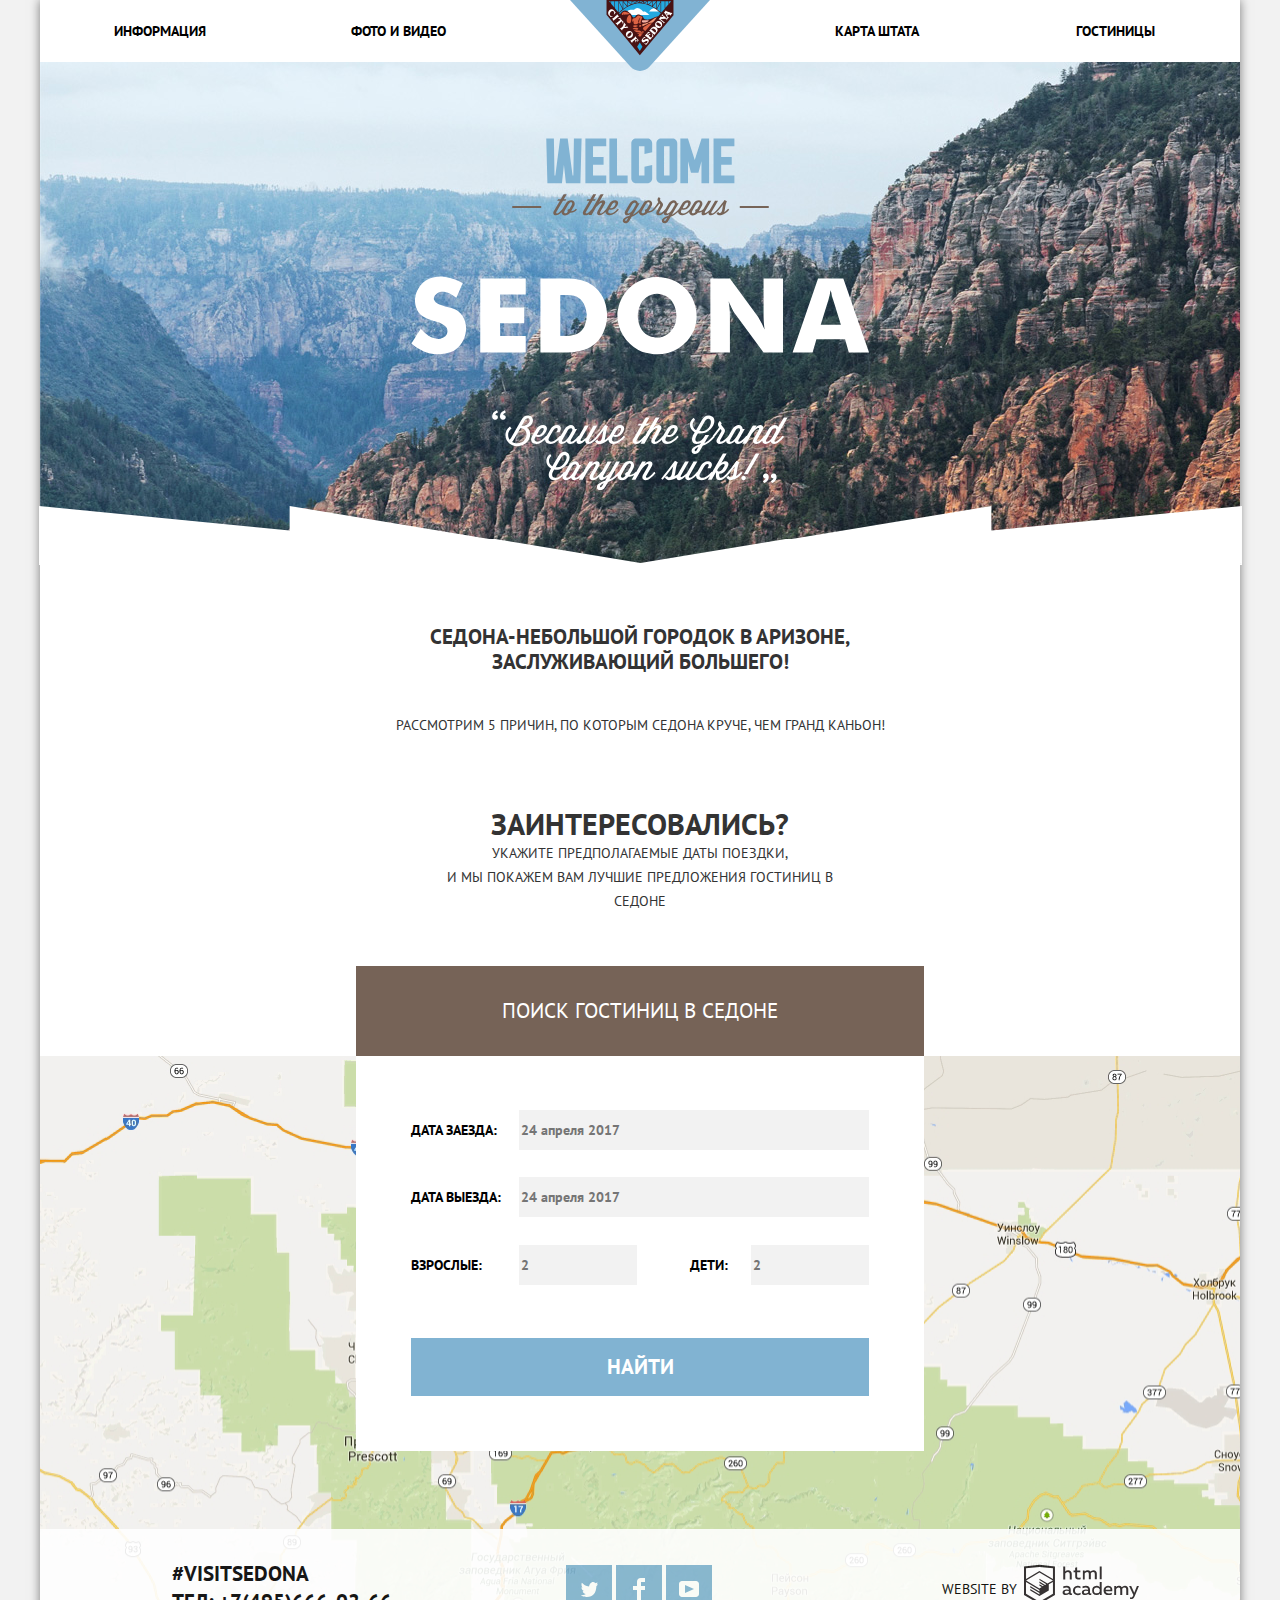
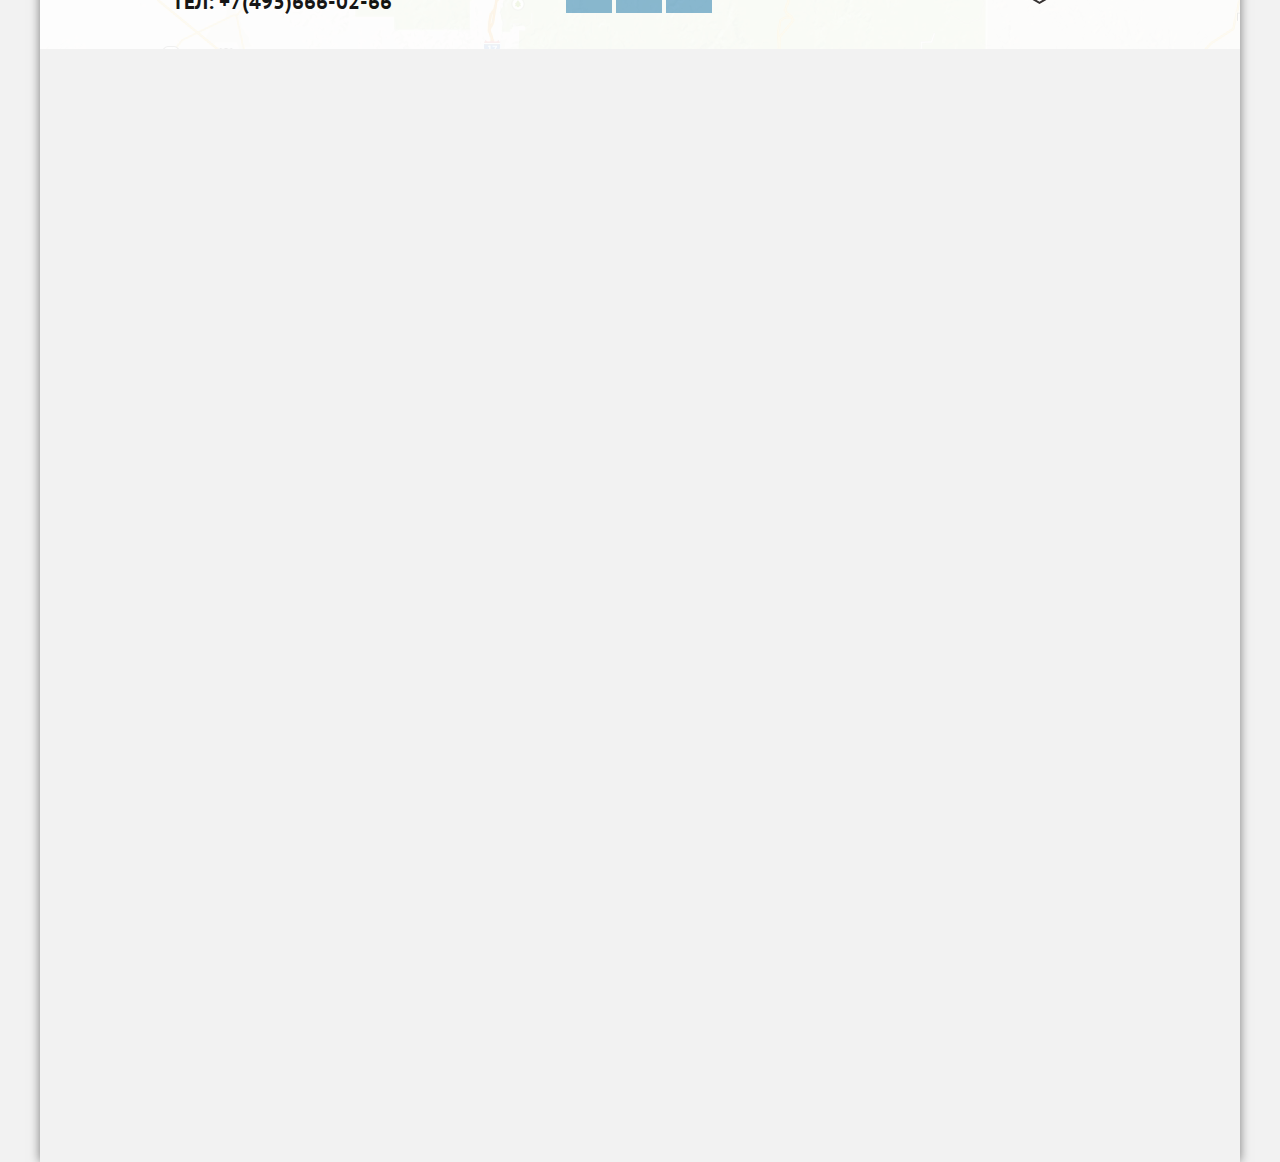
==== index.html @ 74db21a9 "Доделал стилизацию" ====
<!DOCTYPE html>
<html lang="ru">
  <head>
    <meta charset="utf-8">
    <title>HTML Academy: Седона</title>
    <link href="https://fonts.googleapis.com/css?family=PT+Sans:400,700&display=swap&subset=cyrillic" rel="stylesheet">
    <link href="css/normalize.css" rel="stylesheet">
    <link href="css/style.css" rel="stylesheet">
  </head>
  <body>
  	<div class="shadow">
		<header class="main_header">
			
			<nav class="main_navigation">
				<img src="img/logo-sedona.svg" class="header_logo" alt="Sedona">
				<div class="main_navigation_wrapper">
					<div class="container">
						<ul class="site_navigation position_nav">
							<li><a href="index.html">Информация</a></li>
							<li><a href="pfoto_vdeo.html">Фото и видео</a></li>
							<li></li>
							<li><a href="map.html">Карта штата</a></li>
							<li><a href="catalog.html">Гостиницы</a></li>
						</ul>
					</div>
				</div>
			</nav>
			<div class="main_header_intro">
				<a href="index.html">
					<img src="img/intro-welcome.svg" class="main_header_logo" alt="Welcome">
				</a>
			</div>
		</header>
		<main class="position container">
			
			<div class="polygon"></div>

			<h1 class="visually_hidden">Поиск жилья "Седона"</h1>

			<section class="motto text_p">
				<h2 class="visually_hidden">Девиз</h2>
				<h3>Седона-небольшой городок в Аризоне, заслуживающий большего!</h3>
				<p>Рассмотрим 5 причин, по которым седона круче, чем Гранд каньон!</p>
			</section>
			<section></section>
			<section></section>
			<section></section>
			<section></section>
			<section class="interesting text_p">
				<h2 class="visually_hidden">Интерес</h2>
				<h3>Заинтересовались?</h3>
				<p>Укажите предполагаемые даты поездки,<br>и мы покажем  вам лучшие предложения гостиниц в седоне</p>
				
					<a class="button btn_hotel_search" href="#">Поиск гостиниц в седоне</a>
			

			</section>
			<section class="form_of_settlement">
				<h2 class="visually_hidden">Форма заселения</h2>
				<form action="https://echo.htmlacademy.ru" method="post">
					<div class="position_form">
						<div class="appointment_item arrival_date">
							<label for="date_start">Дата заезда:</label>
								<input type="text" name="date_str" id="date_start" placeholder="24 апреля 2017">	
						</div>
						<div class="appointment_item date_of_departure">
							<label for="date_finish">Дата выезда:</label>
								<input type="text" name="date_fin" id="date_finish" placeholder="24 апреля 2017">
						</div>
						<div class="appointment_item people">
							<div class="adults">
								<label for="number_of_adults">Взрослые:</label>
								<input type="text" min="1" max="4" name="adults" id="number_of_adults" placeholder="2">
							</div>
							<div class="children">
								<label for="amount_of_children">Дети:</label>
								<input type="text" min="1" max="4" name="children" id="number_of_adults" placeholder="2">
							</div>
						</div>
					</div>
					<button type="submit" class="button find_button">Найти</button>
				</form>

			</section>
			
		</main>

		<footer class="main_footer">
			<div class="footer_map"><a href="#" ><img src="img/map.png" width="1200" height="593"></a></div>
				<div class="container footer_position">
					<div class="footer_contacts">
						<p><a href="#">#Visitsedona</a></p>
						<p><a href="tel: +7(495)666-02-66">Тел: +7(495)666-02-66</a></p>
					</div>
					<div class="footer_social">
						<ul class="footer_icon">
							<li><a class="social_btn" href="#" aria-label="Twitter"><img src="img/twitter.svg" class="twitter" ></a></li>
							<li><a class="social_btn" href="#" aria-label="Facebook"><img src="img/fb-icon.svg" class="facebook"></a></li>
							<li><a class="social_btn" href="#" aria-label="YouTube"><img src="img/youtube.svg" class="youtube"></a></li>
						</ul>
					</div>
					<div class="footer_copyright">
						<p>Website by</p>
						<a href="https://htmlacademy.ru/intensive/htmlcss" >
							<img src="img/logo-htmlacademy.svg" class="logo_academy" alt="logo академии">
						</a>
					</div>
				</div>
			
		</footer>
	</div>
	
	
  </body>
</html>
---- css/style.css ----
body {
  margin: 0;
  padding: 0;

  font-family: "PT Sans", Arial, sans-serif;
  font-weight: bold;
  font-size: 14px;
  line-height: 26px;
  color: #000000;
  text-transform: uppercase;

  background-color: #f2f2f2;
}

a {
	text-decoration: none;
}
.shadow{
	width: 1200px;
    height: 2762px;
    background-color: #f2f2f2;
    margin-left: auto;
    margin-right: auto;
    box-shadow: 0 0 10px rgba(0,0,0,0.5);
}
.visually_hidden {
	position: absolute;
	clip: rect(1px 1px 1px 1px);
	clip: rect(1px, 1px, 1px, 1px);
	padding:0;
	border:0;
	height: 1px; 
	width: 1px; 
	overflow: hidden;
}
.button{
	display: inline-block;

	font: inherit;

	text-align: center;
	color: #ffffff;
  	vertical-align: middle;
  	text-transform: uppercase;

  	
  	border: none;
}
.btn_hotel_search{
	
    text-align: center;
    color: #ffffff;
    font-size: 21px;
    line-height: 1.24;
    padding: 32px 146px;
    background-color: #766357;
}
.btn_hotel_search:hover,
.btn_hotel_search:focus {
	background-color: #604e43;
}

.find_button{
	font-size: 21px;
    font-weight: bold;
    line-height: 1.24;
	width: 458px;
    height: 58px;
    padding: 0;
	background-color: #81b3d2;
}

.find_button:hover,
.find_button:focus {
	background-color: #669ec0;;
}
.main_navigation{
	font-size: 14px;
	line-height: 26px;
	color: #000000;

	background-color: #ffffff;
	
}
.main_header{
	width: 1200px;
	background-repeat: no-repeat;
	background-size: cover;
	background-position: top center;
	margin-left: auto;
    margin-right: auto;

}

.main_header_logo{
	width: 459px;
	height:353px;
    margin-left: auto;
    margin-right: auto;

    padding-top: 76px;

}
.main_header_intro a{
	width: 459px;
	height:353px;

}
.main_header_intro{
	height: 501px;
	background-image: url("../img/background-photo.jpg");
	background-size: cover;
    background-repeat: no-repeat;
	background-position-y: -90px;
}

.header_logo{
   	width: 140px;
   	height: 71px;
}

.position{
	position: relative;
}


.polygon{
	height: 59px;
    width: 1203px;
    background-image: url(../img/polygon.svg);
    background-color: transparent;
    position: absolute;
    top: -57px;
    left: -1px;
}

.site_navigation{
	list-style: none;

	margin-bottom: 0px;
	padding: 0;
}
.position_nav a{
	display: block;
	text-align: center;
    padding: 18px 70px;

}
.site_navigation li{
	width: 239px;
}

.site_navigation a{
	color: #000000;
}

.site_navigation a:hover,
.site_navigation a:focus{
	color: #81b3d2;
}

.motto{
	text-align: center;
	background-color: #ffffff;
	margin-top: -22px;
	min-height: 216px;
}

.motto h3{
	width: 440px;
  	font-size: 21px;
  	font-weight: bold;
  	line-height: 1.2;
  	margin: 0 auto;
  	padding-top: 61px;
}
.text_p p{
	font-family: "PT Sans", Arial, sans-serif;
	font-weight: normal;
	text-align: center;
	font-size: 14px;
	color: #333333;
	margin: 0 auto;
}
.text_p{
	font-family: "PT Sans", Arial, sans-serif;
	font-weight: normal;
	font-size: 14px;
	color: #333333;
	margin: 0 auto;
}
.motto p{
	line-height: 1.86;
	padding-top: 38px;
}

.interesting{
	text-align: center;
	background-color: #ffffff;
    min-height: 291px;
    margin-top: -30px;
}
.interesting h3{
	font-size: 30px;
	padding-top: 57px;
	margin: 0 auto;
  	font-weight: bold;
  	line-height: 1.2;
}
.interesting p{
	width: 434px;
	line-height: 1.71;
	padding-bottom: 52px;
	}
.appointment_item input{
	font: inherit;

	width: 346px;
    height: 38px;

	background-color: transparent;
	border: 0;
	background-color: #f2f2f2;
}
.appointment-item input:focus {
  border-color: #e5f2fa;
}
.main_footer{
	background-color: #ffffff;
	position: relative;
}
.footer_contacts a {
  font-size: 21px;
  font-weight: bold;
  line-height: 1.24;
  color: #000000;
}

.footer_contacts a:hover,
.footer_contacts a:focus {
  text-decoration: none;
}
.footer_contacts p{
	margin: 0 auto;
}

.footer_social{
    text-align: center;
}

.footer_social ul {
    list-style: none;
}

.social_btn {
	display: flex;
    justify-content: center;
    width: 46px;
    height: 48px;
    background-color: #81b3d2;
  	color: #000000;
}
.social_btn:hover,
.social_btn:focus {
	background-color: #669ec0;
}
.footer_copyright {
  text-align: center;
}
.footer_copyright p{
	line-height: 1.86;
    font-size: 14px;
    font-weight: normal;
}
.result li{
	list-style: none;

}
.logo_academy{
	color: #231f20;
	width: 115px;
	height: 41px;
}

.twitter{
	width:17px;
	height: 15px;
	padding-top: 17px;
}
.facebook{
	width: 12px;
	height: 22px;
	padding-top: 13px;
}
.youtube{
	width: 20px;
	height: 16px;
	padding-top: 16px;
}
.form_of_settlement{
	width: 568px;
	height: 395px;
	background-color: #ffffff;
	position: absolute;
    z-index: 2;
    margin: auto 316px;
}
.position_form{
	display: flex;
    align-items: center;
    flex-direction: column;
}

.arrival_date{
	display: flex;
    align-items: center;
    justify-content: space-between;
	margin-top: 55px;
	width: 458px;
	height: 38px;
}
.date_of_departure{
	display: flex;
    align-items: center;
    justify-content: space-between;
	margin-top: 29px;
	width: 458px;
	height: 38px;
	padding: 0;
}
.people{
	display: flex;
	margin-top: 30px;
	width: 458px;
	height: 38px;
}
.find_button{
	margin-top: 54px;
    margin-left: 55px;
}
.position_label_inputs{
	display: flex;
	width: 458px;
	height: 38px;
	}
.adults{
    display: flex;
    align-items: center;
    justify-content: space-between;
    width: 226px;
}
.adults input{
	width: 114px;
}
.children{
	display: flex;
    align-items: center;
    justify-content: space-between;
    width: 179px;
    margin-left: 53px;
}
.children input{
	width: 114px;
}
.children label{
	text-align: center;
}



/*------------------------------------Сеточные стили---------------------------------------*/
html,
body{
	min-width: 1200px;
	margin-left: auto;
	margin-right: auto;
}

.main_header{
	min-height: 485px;
	
}

.main_navigation{
	display: flex;
	flex-direction: column;
	align-items: center;
	position: relative;
}
.header_logo{
	position: absolute;
	
}

.main_navigation_wrapper{
	width: 100%;
	margin-bottom: 76px;
	min-height: 56px;
	margin: 0 auto;

}

.container{
	width: 1200px;
	padding: 0;
	margin: 0 auto;
}

.site_navigation{
	display: flex;
	flex-wrap: wrap;
	margin: 0;
  	padding: 0;
}
.main_header_intro{
	display: flex;
	justify-content: center;
}


.main_footer{
	min-height: 120px;
	padding: 36px 0;

	width: 1200px;
    margin: 0 auto;
    padding: 0;

}
.main_footer .container {
  display: flex;
}
.footer_contacts {
	
	width: 223px;
  	margin: 0;
  	min-height: 48px;
  	margin-right: 169px;
  	margin-left: 132px;
}
.footer_social {
	width: 150px;
  	margin: 0;
  	min-height: 48px;
}
.footer_icon{
	display: flex;
	flex-wrap: wrap;
    justify-content: space-around;
    /*align-items: center;*/
    padding-left: 0px;
    margin: 0 auto;
    padding: 0;
}

.footer_copyright {
	display: flex;
    align-items: center;
    justify-content: space-between;
	width: 197px;
  	margin: 0;
  	min-height: 48px;
  	margin-left: 228px;
}
.footer_position{
	position: absolute;
    bottom: 0;
    margin: 0;
    background-color: #ffffff;
    opacity: 0.9;
	align-items: center;
	min-height: 120px;
}
.footer_map{
	height: 593px;
}
/*---------------------------main catalog--------------------*/
.result_content{
	display: flex;
	background-color: #ffffff;
	max-width: 1200px;
	margin-bottom: 1px;
}
.price{
	padding: 0;
    display: flex;
    margin: 0;
    padding-bottom: 13px;
}
.price p{
	margin: 0;
	line-height: 1.5;
	text-align: left;
}
.functions{
	display: flex;
    width: 222px;
}

.book{
	margin-left: 8px;
    width: 142px;
    height: 27px;
    background-color: #766357;
    text-align: center;

}
.hostel{
	width: 110px;

}
.price_hostel{
	width: 142px;
	margin-left: 8px;
	text-align: left;
	margin-left: 8px;
}
.catalog_img{
	margin-right: 38px;
    margin-bottom: 30px;
    margin-top: 30px;
    margin-left: 72px;
}
.catalog_img img{
	width: 135px;
	height: 90px;
}
.catalog_img a{
	display: inline-block;
	width: 135px;
	height: 90px;
}
.main_position{
	padding: 0;
	margin: 0 auto;
}
.second_header{
	min-width: 1200px;
	min-height: 100px;
}
.rating{
	margin-left: auto;
}
.block_star{
	width: 110px;
	margin-right: 72px;
    margin-top: 29px;
}
.star{
	padding: 0;
    display: flex;
    justify-content: flex-end;
}
.star li{
	display: flex;
}
.star li:nth-child(1){
	margin-left: 8px;
}
.star li:nth-child(2){
	margin-left: 7px;
}
.star li:nth-child(3){
	margin-left: 6px;
}
.star li:nth-child(4){
	margin-left: 5px;
}

.assessment{
	text-align: center;
    width: 110px;
    height: 27px;
    background-color: #f2f2f2;
    margin-right: 73px;
    margin-top: 47px;
}
.housing{
	padding-top: 23px;
    padding-bottom: 0px;
}
.name{
	font-size: 21px;
    font-weight: bold;
    line-height: 1.24;
    padding-bottom: 11px;
}
.name p{
	margin: 0;
}
.details_btn{
	width: 110px;
    height: 27px;
    background-color: #81b3d2;
    text-align: center;
}
.details_btn:hover,
.details_btn:focus{
	background-color: #669ec0;
}
.book_btn{
	width: 142px;
    height: 27px;
    background-color: #766357;
    text-align: center;
}
.book_btn:hover,
.book_btn:focus{
	background-color: #604e43;
}
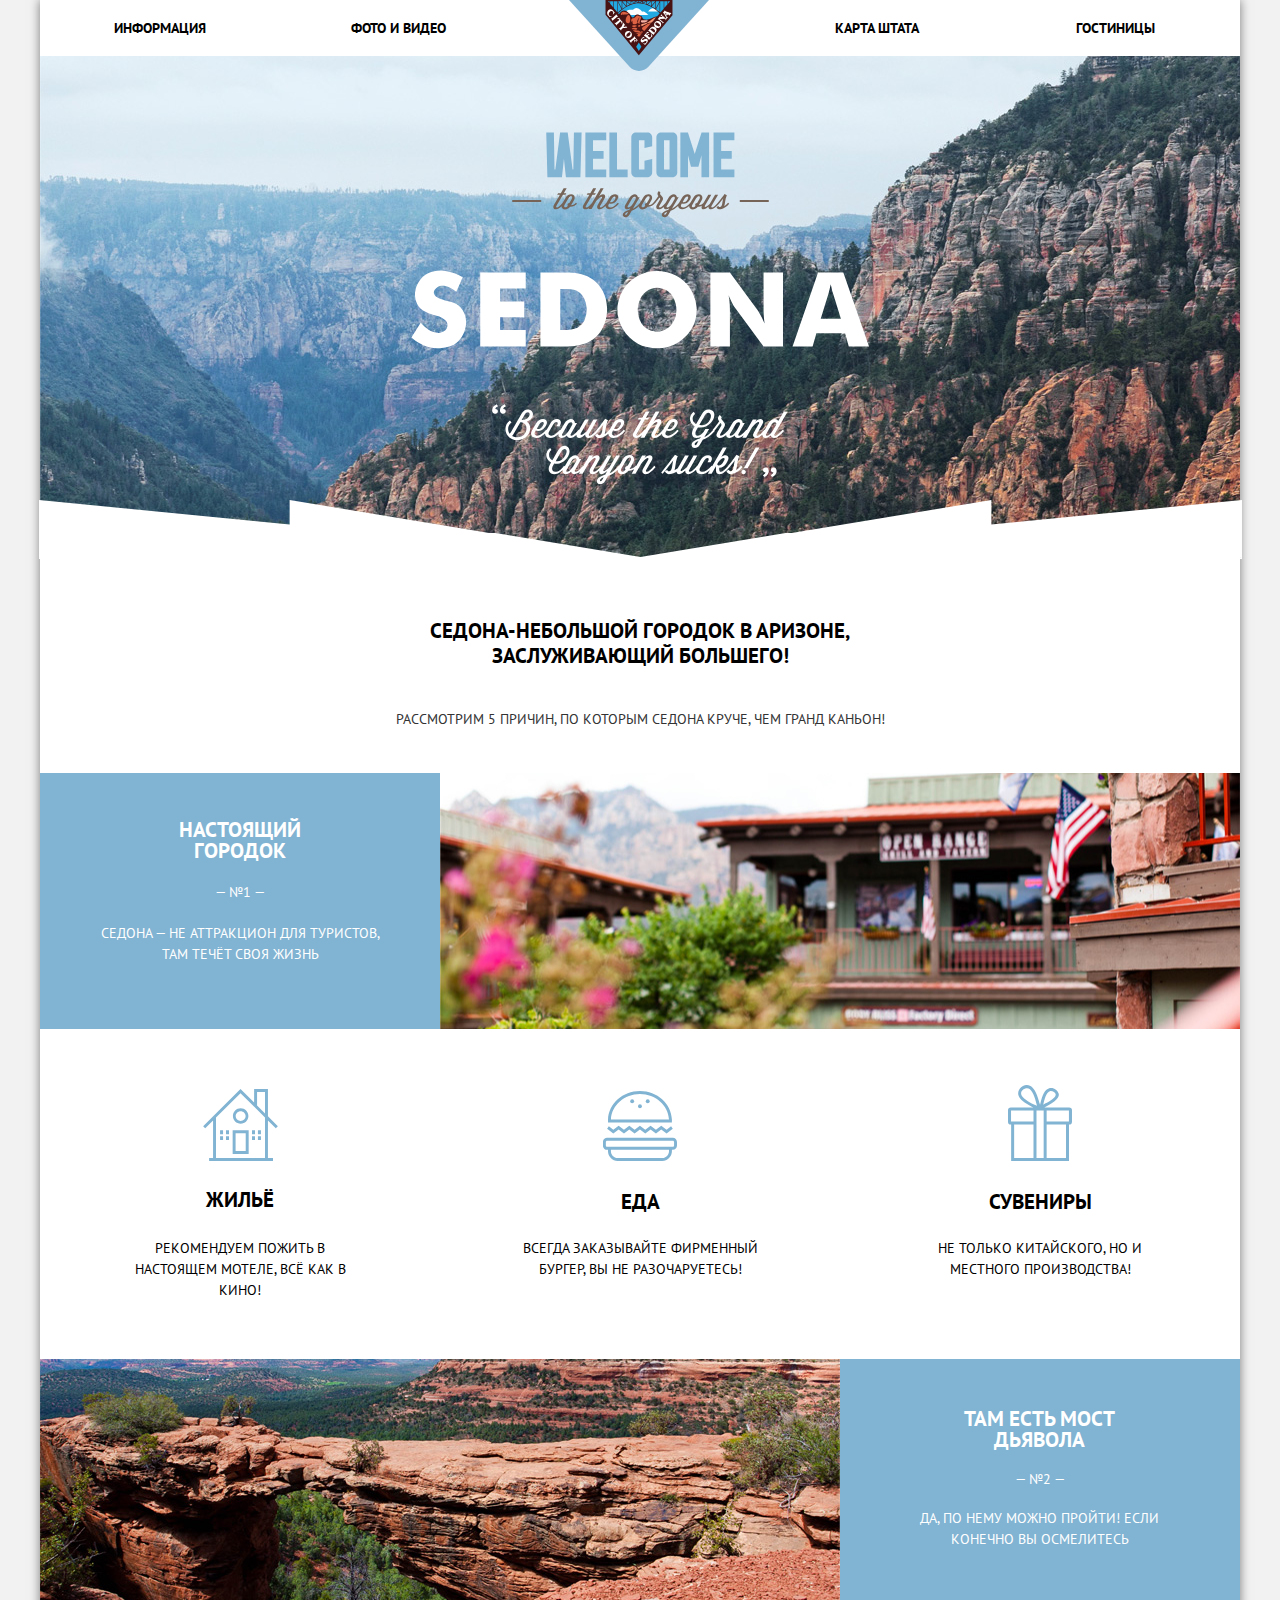
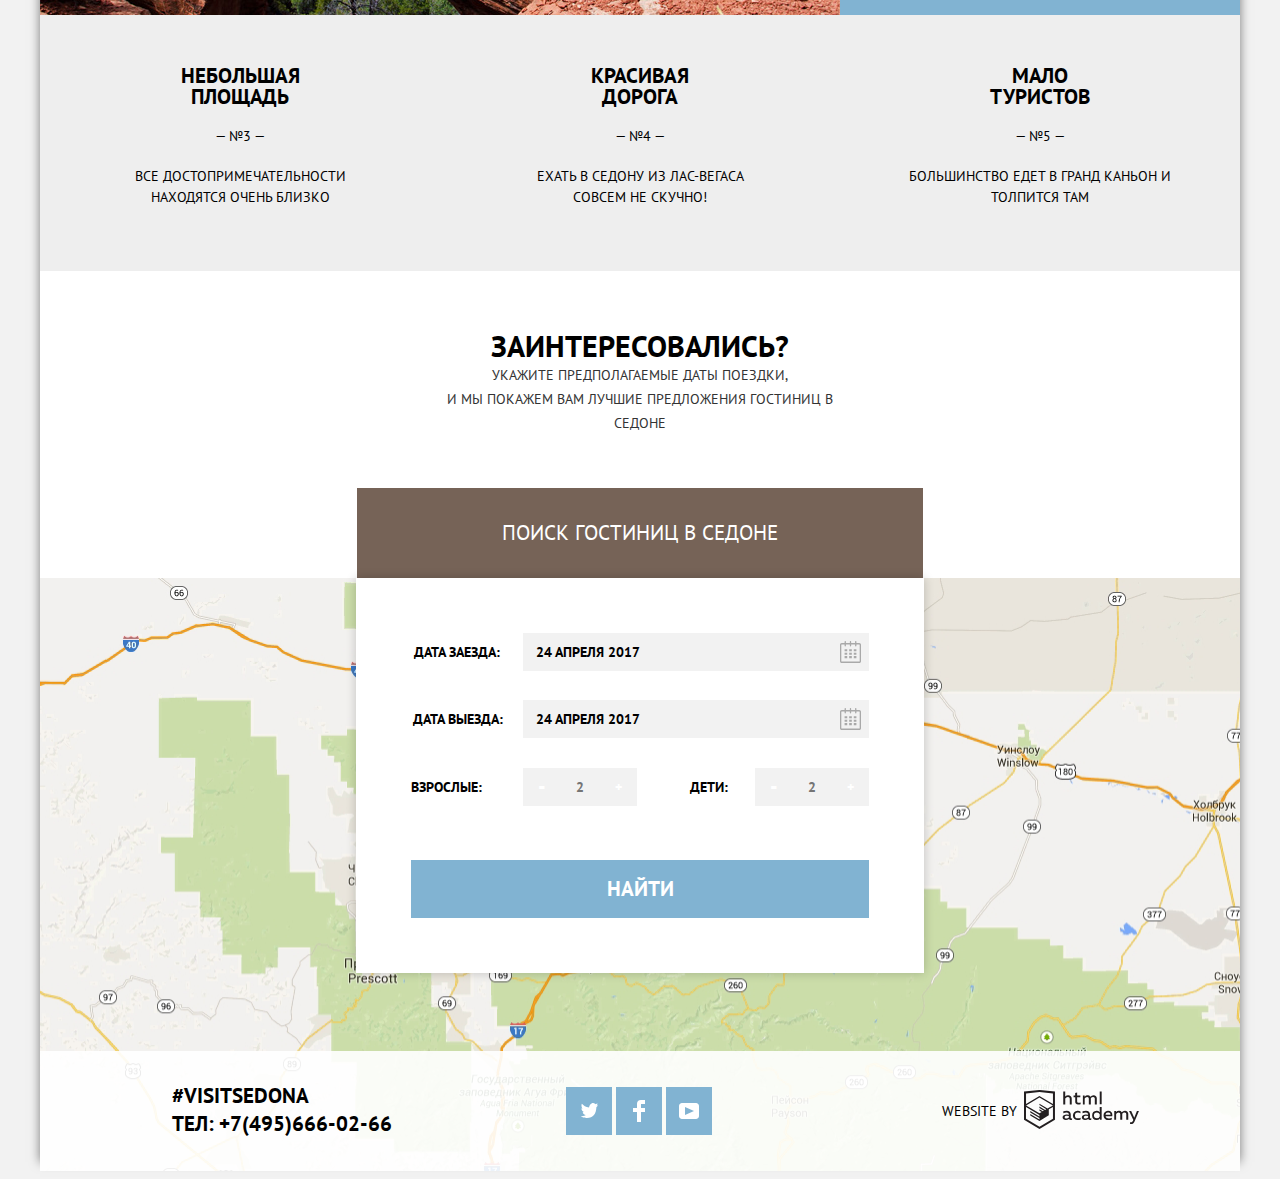
==== commit cf4e0992: "Доверстал блоки, Доделал стилизацию" ====
--- a/index.html
+++ b/index.html
@@ -12,13 +12,12 @@
 		<header class="main_header">
 			
 			<nav class="main_navigation">
-				<img src="img/logo-sedona.svg" class="header_logo" alt="Sedona">
 				<div class="main_navigation_wrapper">
 					<div class="container">
 						<ul class="site_navigation position_nav">
 							<li><a href="index.html">Информация</a></li>
 							<li><a href="pfoto_vdeo.html">Фото и видео</a></li>
-							<li></li>
+							<li><a href="index.html" class="position_logo"><img src="img/logo-sedona.svg" class="header_logo" alt="Sedona"></a></li>
 							<li><a href="map.html">Карта штата</a></li>
 							<li><a href="catalog.html">Гостиницы</a></li>
 						</ul>
@@ -42,10 +41,76 @@
 				<h3>Седона-небольшой городок в Аризоне, заслуживающий большего!</h3>
 				<p>Рассмотрим 5 причин, по которым седона круче, чем Гранд каньон!</p>
 			</section>
-			<section></section>
-			<section></section>
-			<section></section>
-			<section></section>
+			<section class="real_town">
+				<h2 class="visually_hidden">Достоинство №1</h2>
+				<div class="merit">
+					<div class="content_merit size_merit">
+						<h3>Настоящий городок</h3>
+						<p>— №1 —</p>
+						<p>Седона — не аттракцион для туристов, там течёт своя жизнь</p>
+					</div>
+				</div>
+				<div class="bgr_real_town"></div>
+			</section>
+			<section class="services">
+				<h2 class="visually_hidden">Услуги</h2>
+				<div class="service_block">
+					<div class="content_service size_service_first">
+						<img src="img/icon-1.svg" alt="Жилье">
+						<h3>Жильё</h3>
+						<p>Рекомендуем пожить в настоящем мотеле, всё как в кино!</p>
+					</div>
+				</div>
+				<div class="service_block">
+					<div class="content_service size_service_second">
+						<img src="img/icon-3.svg" alt="Еда">
+						<h3>Еда</h3>
+						<p>Всегда заказывайте фирменный бургер, вы не разочаруетесь!</p>
+					</div>
+				</div>
+				<div class="service_block">
+					<div class="content_service size_service_third">
+						<img src="img/icon-2.svg" alt="Сувениры">
+						<h3>Сувениры</h3>
+						<p>Не только китайского, но и местного производства!</p>
+					</div>
+				</div>
+			</section>
+			<section class="real_town">
+				<h2 class="visually_hidden">Достоинство №2</h2>
+				<div class="bgr_devil_bridge"></div>
+				<div class="merit">
+					<div class="content_merit size_bridge">
+						<h3>Там есть Мост дьявола</h3>
+						<p>— №2 —</p>
+						<p>Да, по нему можно пройти! Если конечно вы осмелитесь</p>
+					</div>
+				</div>
+			</section>
+			<section class="real_town">
+				<h2 class="visually_hidden">Достоинство №3 №4 №5</h2>
+				<div class="dignity">
+					<div class="content_dignity size_dignity">
+						<h3>Небольшая площадь</h3>
+						<p>— №3 —</p>
+						<p>Все достопримечательности находятся очень близко</p>
+					</div>
+				</div>
+				<div class="dignity">
+					<div class="content_dignity size_dignity">
+						<h3>Красивая дорога</h3>
+						<p>— №4 —</p>
+						<p>Ехать в Седону из Лас-Вегаса совсем не скучно!</p>
+					</div>
+				</div>
+				<div class="dignity">
+					<div class="content_dignity size_dignity">
+						<h3>Мало туристов</h3>
+						<p>— №5 —</p>
+						<p>Большинство едет в гранд каньон и толпится там</p>
+					</div>
+				</div>
+			</section>
 			<section class="interesting text_p">
 				<h2 class="visually_hidden">Интерес</h2>
 				<h3>Заинтересовались?</h3>
@@ -61,20 +126,26 @@
 					<div class="position_form">
 						<div class="appointment_item arrival_date">
 							<label for="date_start">Дата заезда:</label>
-								<input type="text" name="date_str" id="date_start" placeholder="24 апреля 2017">	
+								<input class="date_input" type="text" name="date_str" id="date_start" placeholder="24 апреля 2017">	
+								<button class="button calendar"></button>
 						</div>
 						<div class="appointment_item date_of_departure">
 							<label for="date_finish">Дата выезда:</label>
-								<input type="text" name="date_fin" id="date_finish" placeholder="24 апреля 2017">
+								<input class="date_input" type="text" name="date_fin" id="date_finish" placeholder="24 апреля 2017">
+								<button class="button calendar"></button>
 						</div>
 						<div class="appointment_item people">
 							<div class="adults">
-								<label for="number_of_adults">Взрослые:</label>
+								<label for="number_of_adults" class="position_adults">Взрослые:</label>
+								<button class="button minus">-</button>
 								<input type="text" min="1" max="4" name="adults" id="number_of_adults" placeholder="2">
+								<button class="button plus">+</button>
 							</div>
 							<div class="children">
-								<label for="amount_of_children">Дети:</label>
+								<label for="amount_of_children" class="position_children">Дети:</label>
+								<button class="button minus">-</button>
 								<input type="text" min="1" max="4" name="children" id="number_of_adults" placeholder="2">
+								<button class="button plus">+</button>
 							</div>
 						</div>
 					</div>
@@ -89,21 +160,19 @@
 			<div class="footer_map"><a href="#" ><img src="img/map.png" width="1200" height="593"></a></div>
 				<div class="container footer_position">
 					<div class="footer_contacts">
-						<p><a href="#">#Visitsedona</a></p>
-						<p><a href="tel: +7(495)666-02-66">Тел: +7(495)666-02-66</a></p>
+						<p ><a href="#">#Visitsedona</a></p>
+						<p ><a href="tel: +7(495)666-02-66">Тел: +7(495)666-02-66</a></p>
 					</div>
 					<div class="footer_social">
 						<ul class="footer_icon">
-							<li><a class="social_btn" href="#" aria-label="Twitter"><img src="img/twitter.svg" class="twitter" ></a></li>
-							<li><a class="social_btn" href="#" aria-label="Facebook"><img src="img/fb-icon.svg" class="facebook"></a></li>
-							<li><a class="social_btn" href="#" aria-label="YouTube"><img src="img/youtube.svg" class="youtube"></a></li>
+							<li><a class="social_btn twitter" href="#" aria-label="Twitter"></a></li>
+							<li><a class="social_btn facebook" href="#" aria-label="Facebook"></a></li>
+							<li><a class="social_btn youtube" href="#" aria-label="YouTube"></a></li>
 						</ul>
 					</div>
 					<div class="footer_copyright">
 						<p>Website by</p>
-						<a href="https://htmlacademy.ru/intensive/htmlcss" >
-							<img src="img/logo-htmlacademy.svg" class="logo_academy" alt="logo академии">
-						</a>
+						<a href="https://htmlacademy.ru/intensive/htmlcss" class="logo_academy" ></a>
 					</div>
 				</div>
 			
--- a/css/style.css
+++ b/css/style.css
@@ -17,7 +17,7 @@
 }
 .shadow{
 	width: 1200px;
-    height: 2762px;
+    max-height: 2762px;
     background-color: #f2f2f2;
     margin-left: auto;
     margin-right: auto;
@@ -46,18 +46,23 @@
   	
   	border: none;
 }
-.btn_hotel_search{
+.btn_hotel_search {
 	
     text-align: center;
     color: #ffffff;
     font-size: 21px;
     line-height: 1.24;
-    padding: 32px 146px;
+    padding: 32px 145px;
     background-color: #766357;
 }
 .btn_hotel_search:hover,
 .btn_hotel_search:focus {
 	background-color: #604e43;
+}
+.btn_hotel_search:active{
+	background-color: #503e33;
+	color: rgba(255, 255, 255, 0.3);
+
 }
 
 .find_button{
@@ -74,6 +79,10 @@
 .find_button:focus {
 	background-color: #669ec0;;
 }
+.find_button:active{
+	background-color: #5496bd;
+	color: rgba(255, 255, 255, 0.3); 
+}
 .main_navigation{
 	font-size: 14px;
 	line-height: 26px;
@@ -111,13 +120,14 @@
 	background-image: url("../img/background-photo.jpg");
 	background-size: cover;
     background-repeat: no-repeat;
-	background-position-y: -90px;
+	background-position-y: -83px;
 }
 
 .header_logo{
    	width: 140px;
    	height: 71px;
 }
+
 
 .position{
 	position: relative;
@@ -143,8 +153,17 @@
 .position_nav a{
 	display: block;
 	text-align: center;
-    padding: 18px 70px;
-
+    padding: 15px 70px;
+
+}
+.position_nav .position_logo{
+
+	display: inline-block;
+    padding: 0;
+    width: 140px;
+    position: absolute;
+    height: 71px;
+    margin-left: 51px;
 }
 .site_navigation li{
 	width: 239px;
@@ -152,11 +171,24 @@
 
 .site_navigation a{
 	color: #000000;
+}
+.active_href{
+	color: #766357;
 }
 
 .site_navigation a:hover,
 .site_navigation a:focus{
 	color: #81b3d2;
+}
+.site_navigation a:active{
+	color: rgba(0, 0, 0, 0.3);
+}
+.active_href:hover,
+.active_href:focus{
+	color: #81b3d2;
+}
+.active_href:active{
+	color: rgba(0, 0, 0, 0.3);
 }
 
 .motto{
@@ -186,7 +218,6 @@
 	font-family: "PT Sans", Arial, sans-serif;
 	font-weight: normal;
 	font-size: 14px;
-	color: #333333;
 	margin: 0 auto;
 }
 .motto p{
@@ -198,7 +229,6 @@
 	text-align: center;
 	background-color: #ffffff;
     min-height: 291px;
-    margin-top: -30px;
 }
 .interesting h3{
 	font-size: 30px;
@@ -215,7 +245,7 @@
 .appointment_item input{
 	font: inherit;
 
-	width: 346px;
+	width: 308px;
     height: 38px;
 
 	background-color: transparent;
@@ -236,10 +266,7 @@
   color: #000000;
 }
 
-.footer_contacts a:hover,
-.footer_contacts a:focus {
-  text-decoration: none;
-}
+
 .footer_contacts p{
 	margin: 0 auto;
 }
@@ -259,10 +286,7 @@
     height: 48px;
     background-color: #81b3d2;
   	color: #000000;
-}
-.social_btn:hover,
-.social_btn:focus {
-	background-color: #669ec0;
+  	
 }
 .footer_copyright {
   text-align: center;
@@ -277,25 +301,65 @@
 
 }
 .logo_academy{
-	color: #231f20;
+
+	display: block;
 	width: 115px;
 	height: 41px;
-}
-
+	background-image: url(../img/logo-htmlacademy.svg);
+	background-repeat: no-repeat;
+
+}
+
+.logo_academy:hover,
+.logo_academy:focus{
+	
+	background-image: url("../img/logo-name-b.svg") ;
+}
+.logo_academy:active{
+	background-image: url("../img/logo-name-s.svg") ;
+}
 .twitter{
-	width:17px;
-	height: 15px;
-	padding-top: 17px;
+	
+	background-image: url("../img/twitter-def.svg");
+  	background-repeat: no-repeat;
+    background-position: center;
+}
+.twitter:hover,
+.twitter:focus {
+	background-color: #669ec0;
+}
+.twitter:active{
+	background-color: #5496bd;
+	background-image: url("../img/tw.svg");
 }
 .facebook{
-	width: 12px;
-	height: 22px;
-	padding-top: 13px;
-}
+	
+	background-image: url("../img/fb-icon-def.svg");
+  	background-repeat: no-repeat;
+    background-position: center;
+}
+.facebook:hover,
+.facebook:focus {
+	background-color: #669ec0;
+}
+.facebook:active{
+	background-color: #5496bd;
+	background-image: url("../img/fb.svg");
+}
+
 .youtube{
-	width: 20px;
-	height: 16px;
-	padding-top: 16px;
+	
+	background-image: url("../img/youtube-def.svg");
+  	background-repeat: no-repeat;
+    background-position: center;
+}
+.youtube:hover,
+.youtube:focus {
+	background-color: #669ec0;
+}
+.youtube:active{
+	background-color: #5496bd;
+	background-image: url("../img/youtube.svg");
 }
 .form_of_settlement{
 	width: 568px;
@@ -304,6 +368,7 @@
 	position: absolute;
     z-index: 2;
     margin: auto 316px;
+    box-shadow: 0 0 10px rgba(0, 1, 1, 0.2);
 }
 .position_form{
 	display: flex;
@@ -313,20 +378,26 @@
 
 .arrival_date{
 	display: flex;
+    justify-content: flex-end;
     align-items: center;
-    justify-content: space-between;
 	margin-top: 55px;
 	width: 458px;
 	height: 38px;
 }
+.arrival_date label{
+	margin-right: 23px;
+}
 .date_of_departure{
 	display: flex;
+    justify-content: flex-end;
     align-items: center;
-    justify-content: space-between;
 	margin-top: 29px;
 	width: 458px;
 	height: 38px;
 	padding: 0;
+}
+.date_of_departure label{
+	margin-right: 20px;
 }
 .people{
 	display: flex;
@@ -346,24 +417,35 @@
 .adults{
     display: flex;
     align-items: center;
-    justify-content: space-between;
+    justify-content: flex-end;
     width: 226px;
 }
 .adults input{
-	width: 114px;
+	width: 38px;
+	padding: 0;
+    text-align: center;
 }
 .children{
 	display: flex;
     align-items: center;
-    justify-content: space-between;
+    justify-content: flex-end;
     width: 179px;
     margin-left: 53px;
 }
 .children input{
-	width: 114px;
+	width: 38px;
+	padding: 0;
+    text-align: center;
 }
 .children label{
 	text-align: center;
+}
+.footer_contacts a:hover,
+.footer_contacts a:focus{
+	color: #81b3d2;
+}
+.footer_contacts a:active{
+	color: rgba(0, 0, 0, 0.3);
 }
 
 
@@ -376,10 +458,7 @@
 	margin-right: auto;
 }
 
-.main_header{
-	min-height: 485px;
-	
-}
+
 
 .main_navigation{
 	display: flex;
@@ -387,10 +466,7 @@
 	align-items: center;
 	position: relative;
 }
-.header_logo{
-	position: absolute;
-	
-}
+
 
 .main_navigation_wrapper{
 	width: 100%;
@@ -466,8 +542,7 @@
 	position: absolute;
     bottom: 0;
     margin: 0;
-    background-color: #ffffff;
-    opacity: 0.9;
+    background-color: rgba(255, 255, 255, 0.9);
 	align-items: center;
 	min-height: 120px;
 }
@@ -534,10 +609,7 @@
 	padding: 0;
 	margin: 0 auto;
 }
-.second_header{
-	min-width: 1200px;
-	min-height: 100px;
-}
+
 .rating{
 	margin-left: auto;
 }
@@ -580,10 +652,21 @@
     padding-bottom: 0px;
 }
 .name{
+	color: #000000;
 	font-size: 21px;
     font-weight: bold;
     line-height: 1.24;
     padding-bottom: 11px;
+}
+.name a{
+	color: #000000;
+}
+.name a:hover,
+.name a:focus{
+	color: #81b3d2;
+}
+.name a:active{
+	color: rgba(0, 0, 0, 0.3);
 }
 .name p{
 	margin: 0;
@@ -598,6 +681,10 @@
 .details_btn:focus{
 	background-color: #669ec0;
 }
+.details_btn:active{
+	background-color: #5496bd;
+	color: rgba(255, 255, 255, 0.3); 
+}
 .book_btn{
 	width: 142px;
     height: 27px;
@@ -608,4 +695,531 @@
 .book_btn:focus{
 	background-color: #604e43;
 }
-
+.book_btn:active{
+	background-color: #503e33;
+	color: rgba(255, 255, 255, 0.3);
+
+}
+.filter{
+	display: flex;
+	min-height: 217px;
+	background-image: url(../img/filter-background.jpg);
+	background-repeat: no-repeat;
+	background-position: 50% 50%;
+}
+.position_infrastructure{
+	display: inline-block;
+	padding-left: 72px;
+}
+.position_type_of_housing{
+	display: inline-block;
+	padding-left: 111px;
+}
+.checkbox_filter{
+	flex-grow: 1;
+}
+.style_fildset{
+	padding: 0;
+    margin: 0;
+    display: inline-block;
+    border: none;
+}
+.style_fildset legend{
+	font-size: 16px;
+  	font-weight: bold;
+  	line-height: 1.31;
+  	padding-top: 27px;
+	color: #ffffff;
+}
+.style_fildset label{
+	font-size: 14px;
+	font-weight: normal;
+	line-height: 1.5;
+	padding-left: 42px;
+	color: #ffffff;
+}
+.style_fildset div{
+	padding-top: 20px;
+}
+.complex_filter{
+	width: 314px;
+	color: #ffffff;
+  	text-transform: uppercase;
+  	padding-right: 74px;
+    padding-top: 31px;
+	flex-grow: 0;
+}
+.icon_label{
+	position: relative;
+}
+
+.icon_label::before{
+	content: "";
+	position: absolute;
+
+	width: 27px;
+  	height: 23px;
+  	background-image: url(../img/checkbox-on.svg);
+  	background-repeat: no-repeat;
+}
+.icon_label_off{
+	position: relative;
+}
+
+.icon_label_off::before{
+	content: "";
+	position: absolute;
+
+	width: 23px;
+  	height: 23px;
+  	background-image: url(../img/checkbox-off.svg);
+  	background-repeat: no-repeat;
+}
+
+
+.sorting{
+	display: flex;
+	align-items: center;
+	height: 86px;
+	max-width: 1200px;
+    margin-bottom: 1px;
+    background-color: #ffffff;
+}
+.position_sorting{
+	display: flex;
+    align-items: baseline;
+    flex-grow: 0;
+    margin-left: 72px;
+}
+.filter_sorting{
+	display: flex;
+	margin: 0;
+	padding: 0;
+	list-style: none;
+	font-size: 12px;
+    font-weight: normal;
+    line-height: 1.5;
+    color: rgba(0, 0, 0, 0.3);
+}
+.filter_sorting li:hover,
+.filter_sorting li:focus{
+	color: #81b3d2;
+}
+.filter_sorting li:active,
+.filter_sorting span:active{
+	color: #000000;
+	border: 0;
+}
+.filter_sorting li{
+	padding-right: 33px;
+}
+.position_sorting h3{
+	margin: 0 auto;
+	margin-right: 49px;
+    font-size: 21px;
+    font-weight: bold;
+    line-height: 1.24;
+}
+.position_sorting p{
+	margin: 0 auto;
+	margin-right: 40px;
+	font-size: 12px;
+  	font-weight: normal;
+  	line-height: 1.5;
+}
+.line{
+	border-bottom: 1px dotted #81b3d2;
+}
+.slide{
+	display: flex;
+    align-items: baseline;
+    justify-content: flex-end;
+	flex-grow: 1;
+	
+}
+.position_slide{
+	display: flex;
+    justify-content: space-between;
+     align-items: center; 
+    margin-right: 73px;
+	width: 34px;
+}
+.pg_up{
+	height: 10px;
+    width: 11px;
+	background-image: url(../img/icon-up-dir.svg);
+	background-repeat: no-repeat;
+
+}
+.pg_up:hover,
+.pg_up:focus{
+	background-image: url(../img/icon-up-dir-hover.svg);
+}
+.pg_up:active{
+	background-image: url(../img/icon-up-dir-active.svg);
+}
+.pg_dn{
+	height: 10px;
+    width: 11px;
+	background-image: url(../img/icon-down-dir.svg);
+	background-repeat: no-repeat;
+}
+.pg_dn:hover,
+.pg_dn:focus{
+	background-image: url(../img/icon-down-dir-hover.svg);
+}
+.pg_dn:active{
+	background-image: url(../img/icon-down-dir-active.svg);
+}
+/*-------------------------------------------complex filter---------------------------*/
+
+
+
+.filter_range_title {
+  margin-bottom: 9px;
+
+  font-weight: 600;
+  font-size: 16px;
+  line-height: 21px;
+}
+
+.price_controls {
+  position: relative;
+  
+  height: 36px;
+  margin-bottom: 20px;
+  
+  font-size: 0;
+
+  border: 2px solid #ffffff;
+  border-radius: 2px;
+}
+
+.price_controls::after {
+  content: "";
+  position: absolute;
+  top: 50%;
+  left: 50%;
+
+  width: 2px;
+  height: 22px;
+
+  background: #ffffff;
+  transform: translate(-50%, -50%);
+}
+
+.price_controls label {
+  display: inline-block;
+
+  font-size: 14px;
+  line-height: 38px;
+  vertical-align: top;
+
+  cursor: pointer;
+}
+
+.price_controls .min_price,
+.price_controls .max_price {
+  width: 90px;
+  padding-left: 65px;
+}
+
+.price_controls input {
+  width: 50px;
+  margin: 0;
+
+  color: inherit;
+  font: inherit;
+
+  background: none;
+  border: none;
+}
+
+.range_controls {
+  position: relative;
+
+  margin-bottom: 32px;
+}
+
+.range_controls .scale {
+  height: 2px;
+
+  background: rgba(255, 255, 255, 0.3);
+}
+
+.range_controls .bar {
+  width: 80%;
+  height: 2px;
+
+  background: #ffffff;
+}
+
+.range_toggle {
+  position: absolute;
+  top: -9px;
+  
+  width: 4px;
+  height: 4px;
+
+  background: #ababab;
+  border: 8px solid #ffffff;
+  border-radius: 50%;
+  box-shadow: 0 2px 1px 0 rgba(0, 1, 1, 0.2);
+  cursor: pointer;
+}
+
+.range_toggle:hover {
+  background: #1c4f80;
+}
+
+.range_toggle-min {
+  left: 0;
+}
+
+.range_toggle_max {
+  left: 80%;
+}
+
+.btn_transparent {
+  display: block;
+  margin: 0 auto;
+  padding: 6px 35px;
+
+  font-size: 14px;
+  line-height: 20px;
+  color: #ffffff;
+  text-transform: uppercase;
+
+  background: transparent;
+  border: 2px solid #ffffff;
+  border-radius: 2px;
+  cursor: pointer;
+}
+
+.btn_transparent:hover {
+  color: #000000;
+
+  background: #ffffff;
+}
+
+/*------------------------------------form--------------------------------------------*/
+.date_input{
+	
+	padding: 0;
+
+}
+.date_input::placeholder{
+	text-transform: uppercase;
+	padding-left: 13px;
+	color: #000000;
+}
+.calendar{
+	background-color: #f2f2f2;
+	width: 38px;
+	height: 38px;
+	padding: 0;
+	background-image: url(../img/calendar-def.svg);
+	background-repeat: no-repeat;
+	background-position: center;
+}
+.calendar:hover,
+.calendar:focus{
+	background-image: url(../img/calendar-black.svg);
+	background-repeat: no-repeat;
+	background-position: center;
+}
+.calendar:active{
+	background-image: url(../img/calendar-blue.svg);
+	background-repeat: no-repeat;
+	background-position: center;
+}
+.position_adults{
+	padding-right: 41px;
+}
+.position_children{
+	padding-right: 27px;
+}
+.minus{
+	font-size: 21px;
+    font-weight: bold;
+    line-height: 1.24;
+    color: #ffffff;
+	background-color: #f2f2f2;
+	width: 38px;
+	height: 38px;
+	padding: 0;
+}
+.plus{
+	background-color: #f2f2f2;
+	width: 38px;
+	height: 38px;
+	padding: 0;
+}
+/*------------------------------------------section----------------------------------------*/
+.real_town{
+	display: flex;
+	flex-direction: row;
+	max-height: 256px;
+
+}
+.services{
+	display: flex;
+	flex-direction: row;
+	max-height: 330px;
+}
+.content_service{
+	display: flex;
+    flex-direction: column;
+    align-items: center;
+    text-align: center;
+    margin-left: auto;
+    margin-right: auto;
+ }
+.size_service_first{
+	width: 252px;
+	padding-top: 60px;
+	padding-bottom: 80px;
+    
+}
+.size_service_first h3{
+	padding-top: 28px;
+	padding-bottom: 28px;
+}
+
+.size_service_second{
+	width: 285px;
+    padding-top: 62px;
+    padding-bottom: 82px;
+}
+.size_service_second h3{
+	padding-top: 30px;
+	padding-bottom: 26px;
+}
+.size_service_third{
+	padding-top: 56px;
+	width: 273px;
+	padding-bottom: 81px;
+    
+}
+.size_service_third h3{
+	padding-top: 30px;
+	padding-bottom: 26px;
+}
+.content_service h3{
+	font-size: 21px;
+    font-weight: bold;
+    line-height: 21px;
+    color: #000000;
+    margin: 0;
+}
+.content_service p{
+	font-size: 14px;
+    font-weight: normal;
+    line-height: 21px;
+    color: #000000;
+    margin-bottom: 0px;
+    margin-top: auto;
+}
+.service_block{
+	width: 400px;
+	flex-grow: 1;
+	text-align: center;
+	flex-grow: 0;
+	background-color: #ffffff;
+
+}
+.merit{
+	width: 400px;
+	text-align: center;
+	flex-grow: 0;
+	background-color: #81b3d2;
+}
+.content_merit{
+	display: flex;
+    flex-direction: column;
+    align-items: center;
+    text-align: center;
+
+}
+.content_merit h3{
+	width: 151px;
+	font-size: 21px;
+    font-weight: bold;
+    line-height: 21px;
+    color: #ffffff;
+	margin: 0;
+}
+.content_merit p{
+	font-size: 14px;
+    font-weight: normal;
+    line-height: 21px;
+    color: #ffffff;
+    margin-bottom: 0px;
+    margin-top: auto;
+}
+
+.size_merit{
+	width: 280px;
+    height: 146px;
+    margin-left: auto;
+    margin-right: auto;
+    padding-top: 46px;
+    padding-bottom: 64px;
+}
+.size_bridge{
+	width: 303px;
+    height: 142px;
+    margin-left: 48px;
+    margin-right: 49px;
+    padding-top: 49px;
+    padding-bottom: 65px;
+}
+.bgr_real_town{
+	background-image: url(../img/feature-picture-1.jpg);
+	background-repeat: no-repeat;
+	background-position: 50% 50%;
+	flex-grow: 1
+}
+.bgr_devil_bridge{
+	background-image: url(../img/feature-picture-2.jpg);
+	background-repeat: no-repeat;
+	background-position: 50% 50%;
+	flex-grow: 1
+}
+.dignity{
+	width: 400px;
+	text-align: center;
+	flex-grow: 0;
+	background-color: #eeeeee;
+}
+.content_dignity{
+	display: flex;
+    flex-direction: column;
+    align-items: center;
+    text-align: center;
+
+}
+.content_dignity h3{
+	width: 151px;
+	font-size: 21px;
+    font-weight: bold;
+    line-height: 21px;
+    color: #000000;
+	margin: 0;
+}
+.content_dignity p{
+	font-size: 14px;
+    font-weight: normal;
+    line-height: 21px;
+    color: #000000;
+    margin-bottom: 0px;
+    margin-top: auto;
+}
+.size_dignity{
+	width: 262px;
+    height: 143px;
+    padding-top: 50px;
+    margin-left: auto;
+    margin-right: auto;
+    padding-bottom: 64px;
+}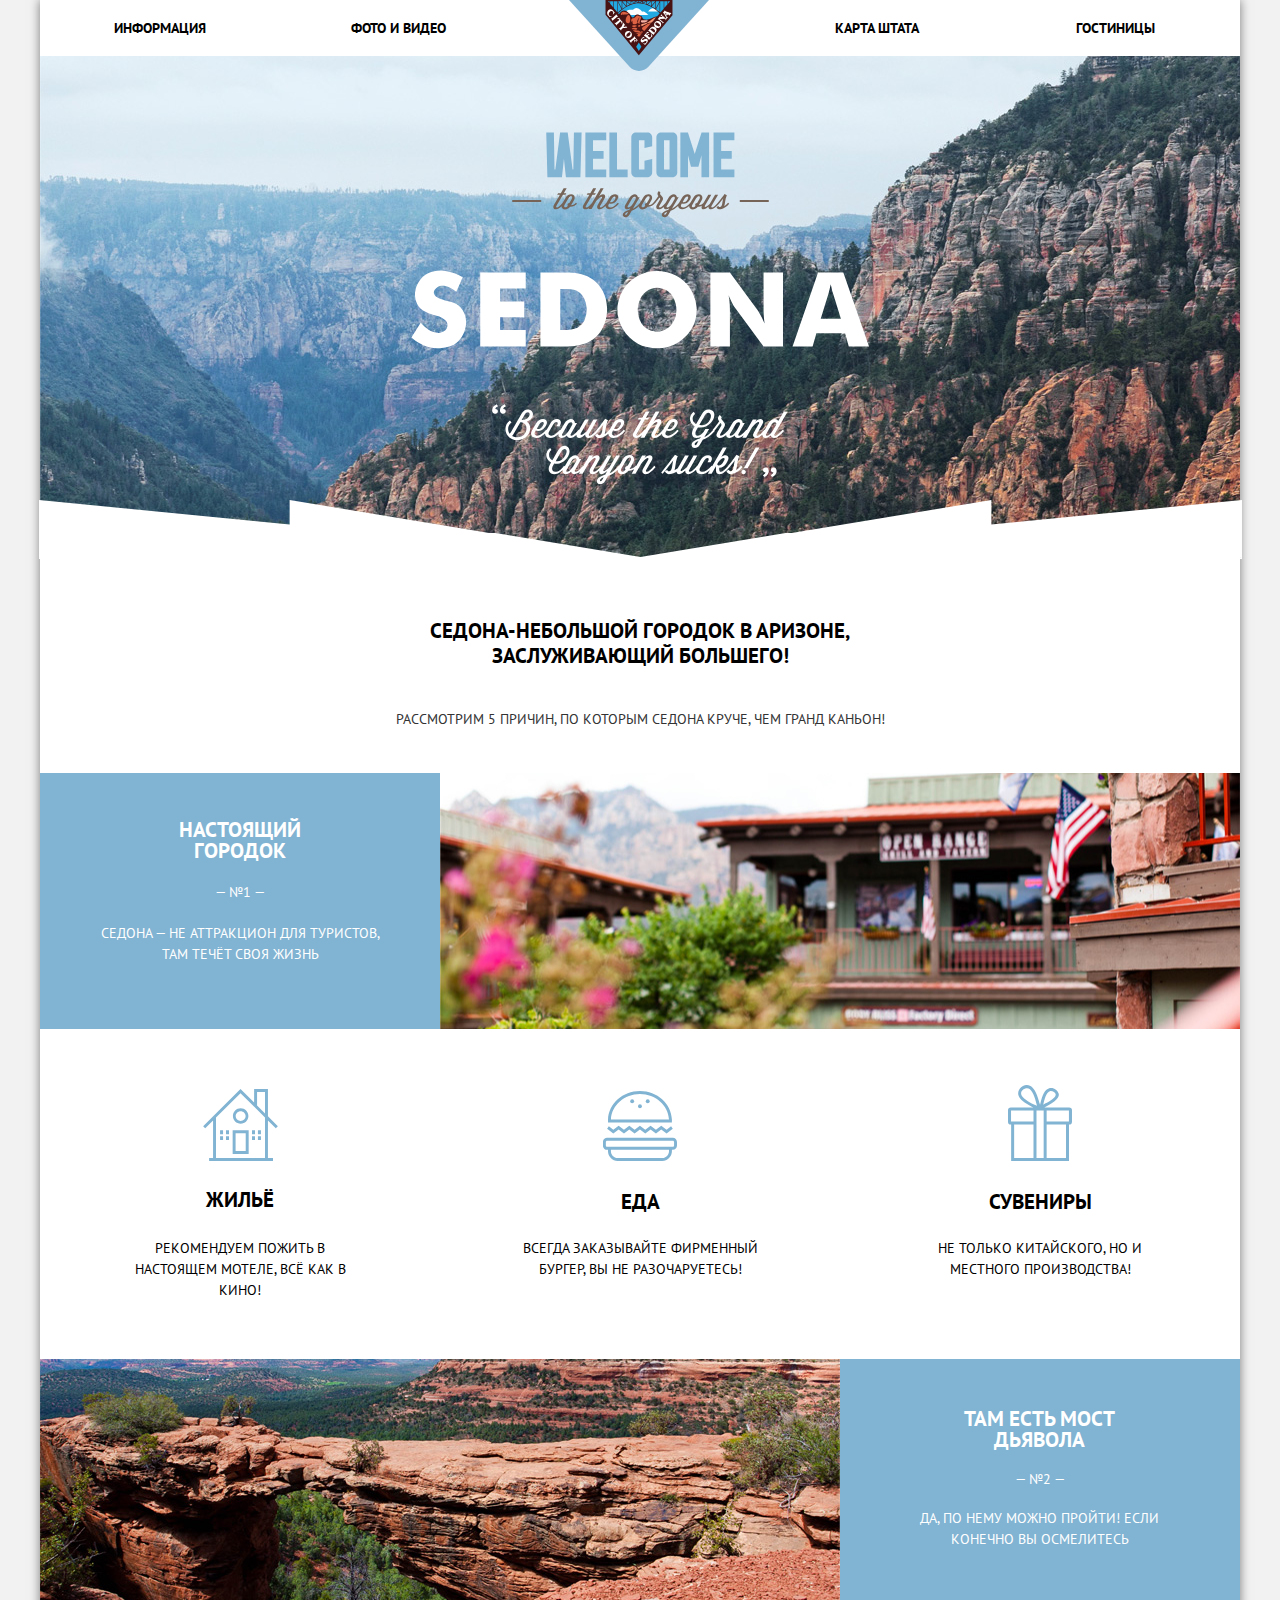
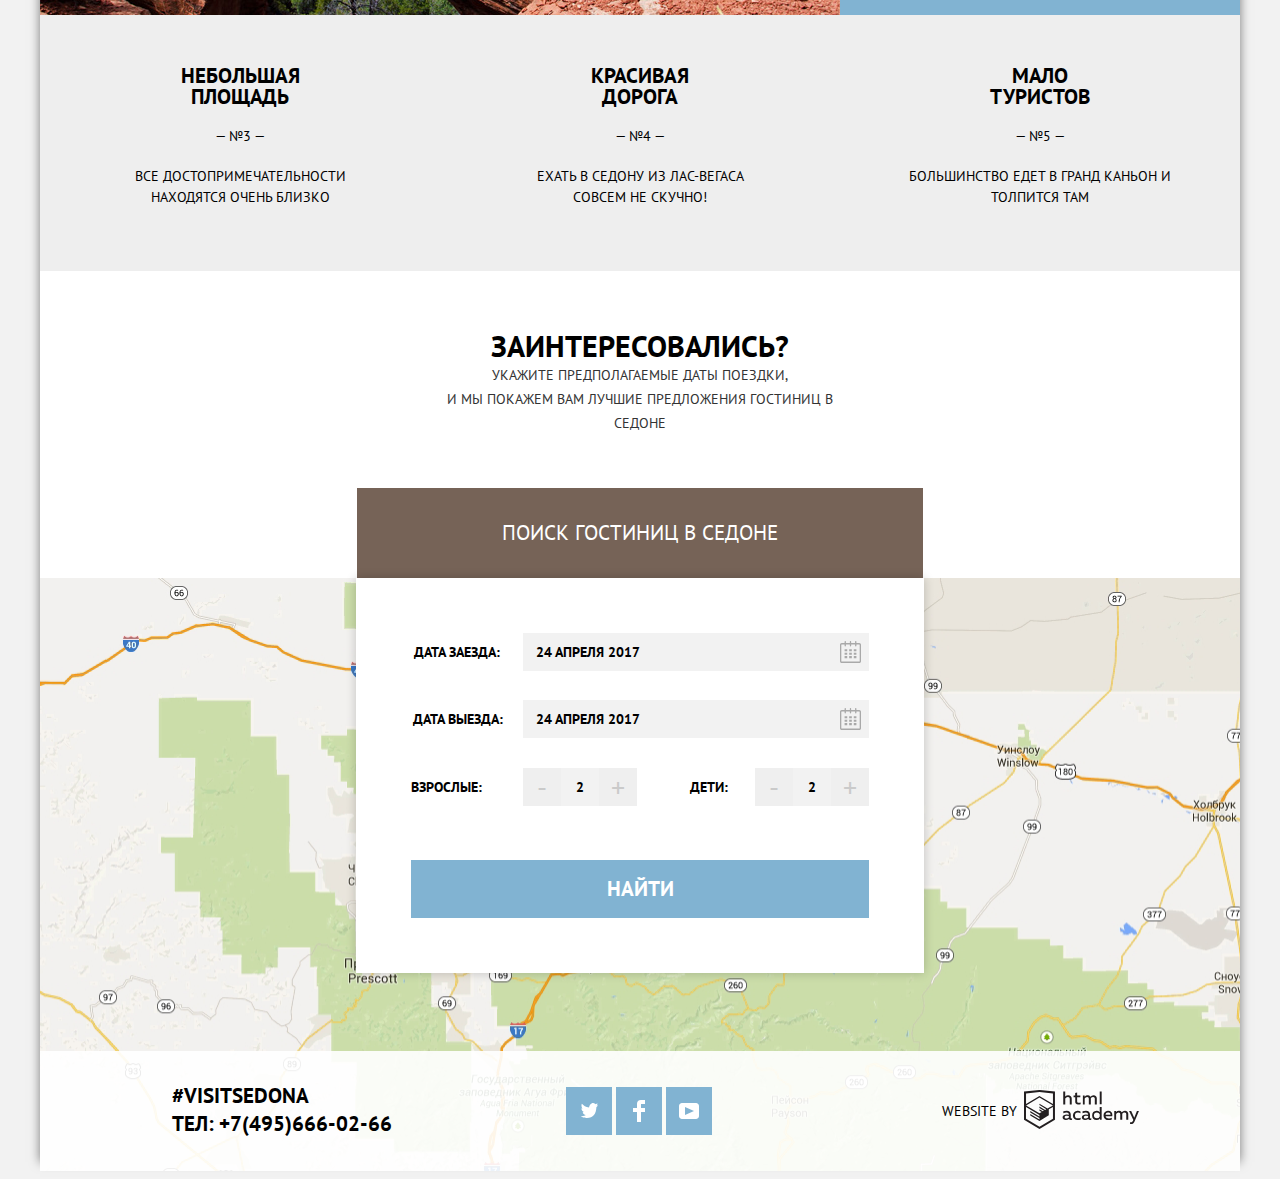
==== commit 127b615b: "Форма" ====
--- a/index.html
+++ b/index.html
@@ -127,29 +127,29 @@
 						<div class="appointment_item arrival_date">
 							<label for="date_start">Дата заезда:</label>
 								<input class="date_input" type="text" name="date_str" id="date_start" placeholder="24 апреля 2017">	
-								<button class="button calendar"></button>
+								<button type="button" class="button calendar" aria-label="calendar"></button>
 						</div>
 						<div class="appointment_item date_of_departure">
 							<label for="date_finish">Дата выезда:</label>
 								<input class="date_input" type="text" name="date_fin" id="date_finish" placeholder="24 апреля 2017">
-								<button class="button calendar"></button>
+								<button type="button" class="button calendar" aria-label="calendar"></button>
 						</div>
 						<div class="appointment_item people">
 							<div class="adults">
 								<label for="number_of_adults" class="position_adults">Взрослые:</label>
-								<button class="button minus">-</button>
-								<input type="text" min="1" max="4" name="adults" id="number_of_adults" placeholder="2">
-								<button class="button plus">+</button>
+								<button type="button" class="button sign" aria-label="minus">-</button>
+								<input type="text" class="placeholder_num" name="adults" id="number_of_adults" placeholder="2">
+								<button type="button" class="button sign" aria-label="plus">+</button>
 							</div>
 							<div class="children">
 								<label for="amount_of_children" class="position_children">Дети:</label>
-								<button class="button minus">-</button>
-								<input type="text" min="1" max="4" name="children" id="number_of_adults" placeholder="2">
-								<button class="button plus">+</button>
+								<button type="button" class="button sign" aria-label="minus">-</button>
+								<input type="text" class="placeholder_num" name="children" id="number_of_adults" placeholder="2">
+								<button type="button" class="button sign" aria-label="plus">+</button>
 							</div>
 						</div>
 					</div>
-					<button type="submit" class="button find_button">Найти</button>
+					<button type="submit" class="button find_button" aria-label="to_find">Найти</button>
 				</form>
 
 			</section>
--- a/css/style.css
+++ b/css/style.css
@@ -33,6 +33,23 @@
 	width: 1px; 
 	overflow: hidden;
 }
+.visually_hidden:not(:focus):not(:active),
+input[type="checkbox"].visually_hidden, {
+  position: absolute;
+
+  width: 1px;
+  height: 1px;
+  margin: -1px;
+  border: 0;
+  padding: 0;
+
+  white-space: nowrap;
+
+  clip-path: inset(100%);
+  clip: rect(0 0 0 0);
+  overflow: hidden;
+}
+
 .button{
 	display: inline-block;
 
@@ -425,6 +442,12 @@
 	padding: 0;
     text-align: center;
 }
+.placeholder_num::placeholder{
+	font-size: 14px;
+  	font-weight: bold;
+  	line-height: 1.86;
+	color: #000000;
+}
 .children{
 	display: flex;
     align-items: center;
@@ -708,13 +731,10 @@
 	background-position: 50% 50%;
 }
 .position_infrastructure{
-	display: inline-block;
+	display: flex;
 	padding-left: 72px;
 }
-.position_type_of_housing{
-	display: inline-block;
-	padding-left: 111px;
-}
+
 .checkbox_filter{
 	flex-grow: 1;
 }
@@ -723,6 +743,9 @@
     margin: 0;
     display: inline-block;
     border: none;
+}
+.position_type_of_housing{
+	padding-left: 111px;
 }
 .style_fildset legend{
 	font-size: 16px;
@@ -742,6 +765,7 @@
 	padding-top: 20px;
 }
 .complex_filter{
+	margin-left: auto;
 	width: 314px;
 	color: #ffffff;
   	text-transform: uppercase;
@@ -801,6 +825,7 @@
     line-height: 1.5;
     color: rgba(0, 0, 0, 0.3);
 }
+
 .filter_sorting li:hover,
 .filter_sorting li:focus{
 	color: #81b3d2;
@@ -810,6 +835,7 @@
 	color: #000000;
 	border: 0;
 }
+
 .filter_sorting li{
 	padding-right: 33px;
 }
@@ -871,6 +897,51 @@
 .pg_dn:active{
 	background-image: url(../img/icon-down-dir-active.svg);
 }
+.filter_option{
+	margin-bottom: 23px;
+    /*padding-left: 40px;*/
+}
+.filter legend{
+	margin-bottom: 24px;
+}
+.filter_ul ul{
+	padding: 0;
+    margin: 0;
+    list-style: none;
+    line-height: 1.5;
+}
+.filter_option label{
+	position: relative;
+	display: block;
+	cursor: pointer;
+	user-select: none;
+}
+.filter_input_checkbox + label::before {
+	content: "";
+	position: absolute;
+
+	width: 27px;
+	height: 23px;
+	left: 0;
+	background-image: url(../img/checkbox-off.svg);
+	background-repeat: no-repeat;
+
+}
+
+.filter_input_checkbox:checked + label::after{
+	content: "";
+	position: absolute;
+	width: 27px;
+	height: 23px;
+	left: 0;
+	background-image: url(../img/checkbox-on-off.svg);
+	background-repeat: no-repeat;
+}
+
+
+
+
+
 /*-------------------------------------------complex filter---------------------------*/
 
 
@@ -1039,21 +1110,22 @@
 .position_children{
 	padding-right: 27px;
 }
-.minus{
-	font-size: 21px;
-    font-weight: bold;
-    line-height: 1.24;
-    color: #ffffff;
-	background-color: #f2f2f2;
+
+.sign{
+	padding: 0;
 	width: 38px;
 	height: 38px;
-	padding: 0;
-}
-.plus{
-	background-color: #f2f2f2;
-	width: 38px;
-	height: 38px;
-	padding: 0;
+	border: none;
+	color: #cacaca;
+	font-weight: 500;
+	font-size: 28px;
+}
+.sign:hover,
+.sign:focus{
+	color: #000000;
+}
+.sign:active{
+	color: #81b3d2;
 }
 /*------------------------------------------section----------------------------------------*/
 .real_town{
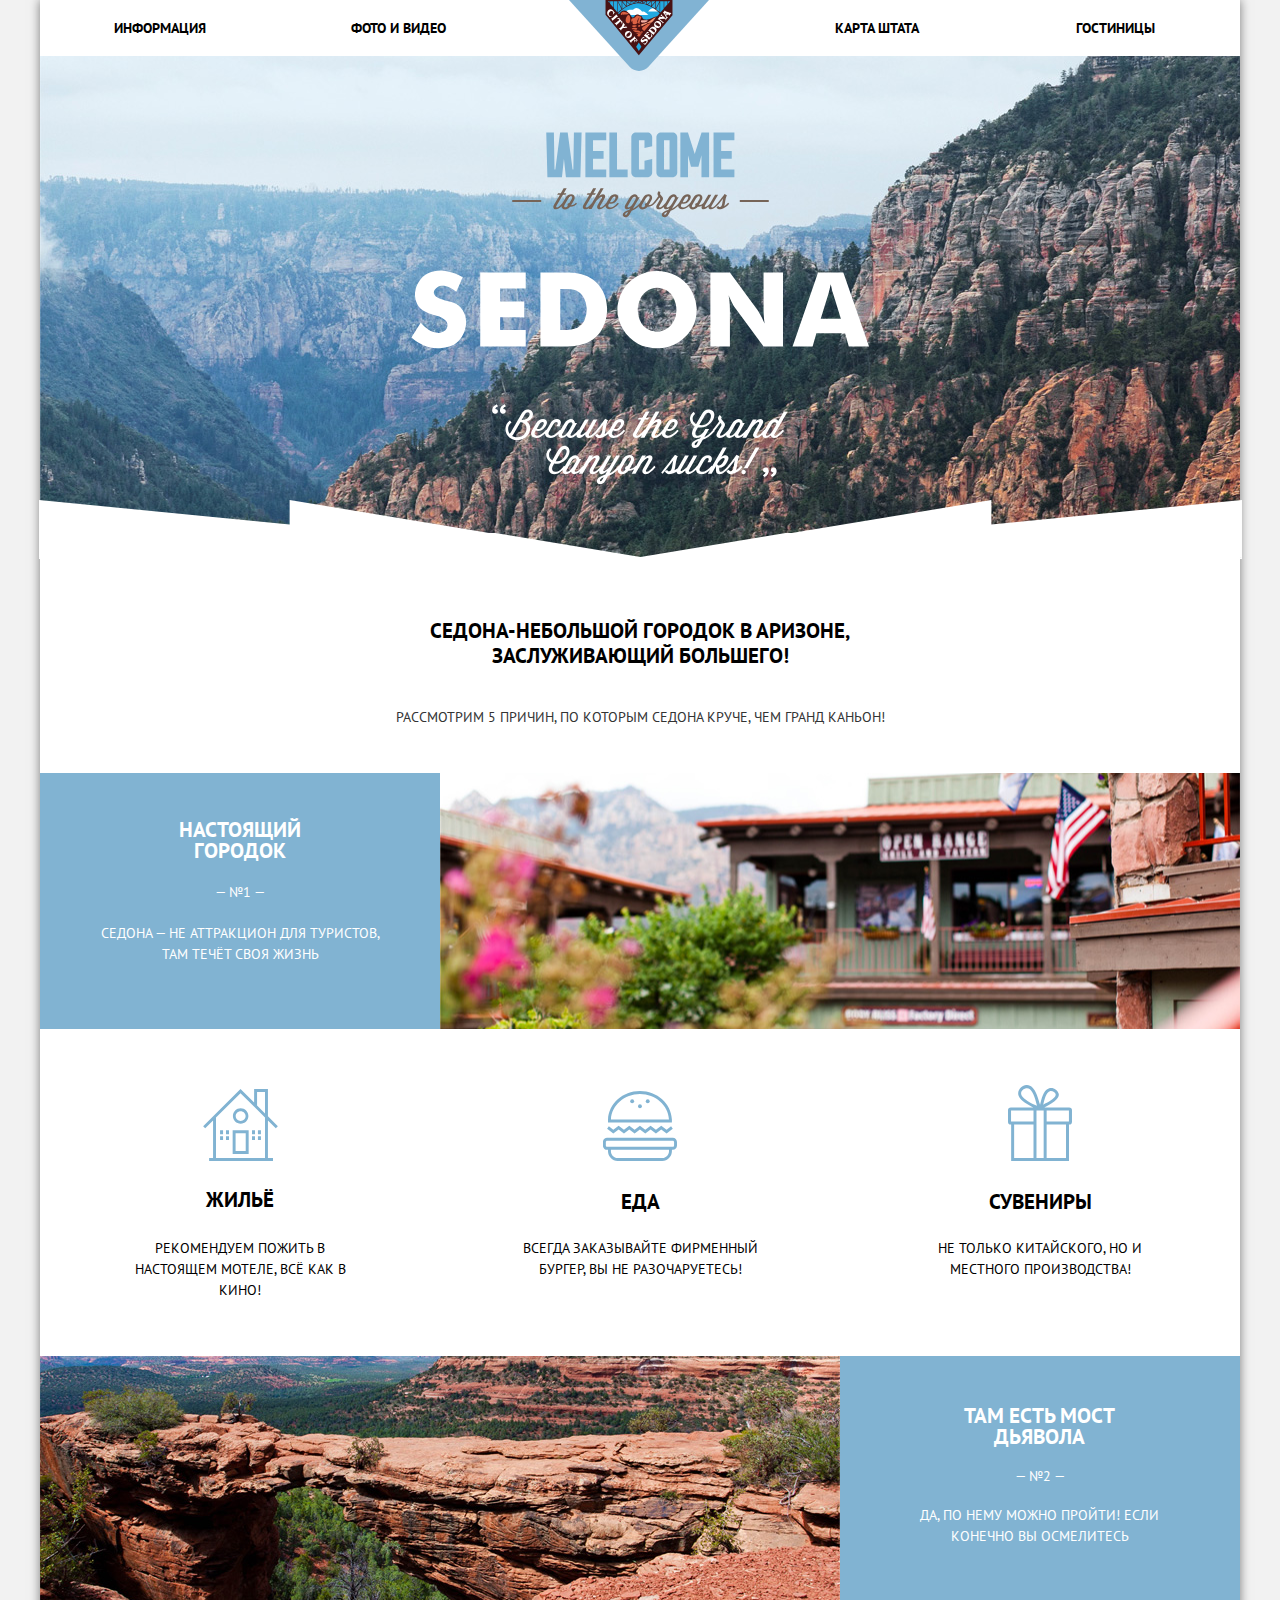
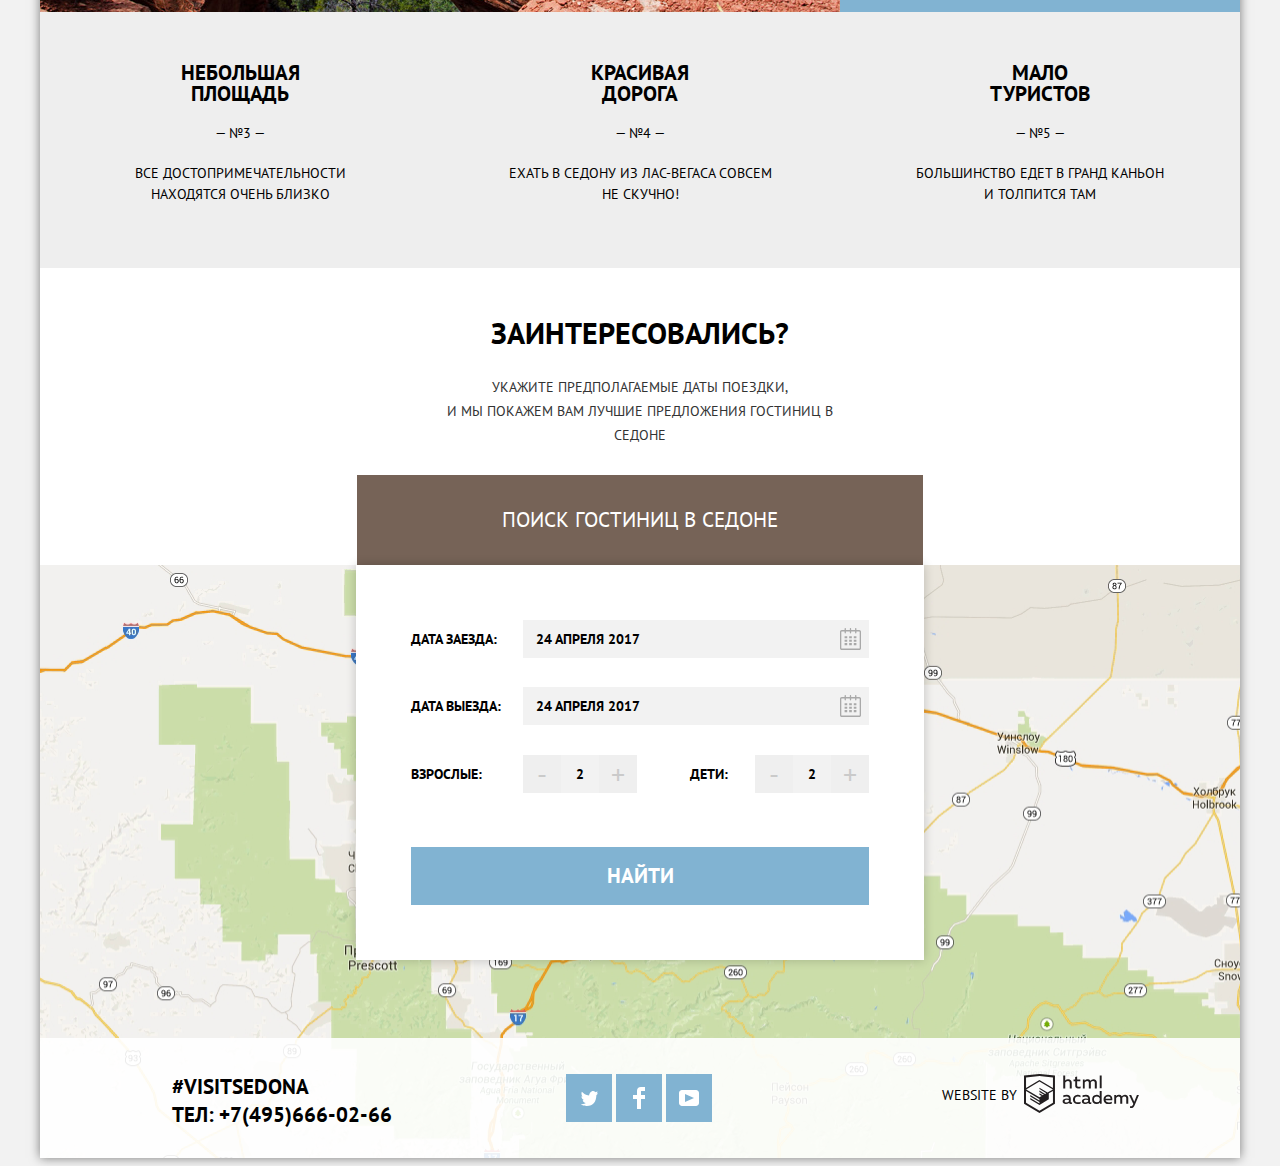
==== commit 240c4f43: "Сделал критерий с переполнением и прошелся по остальным критериям" ====
--- a/index.html
+++ b/index.html
@@ -17,7 +17,7 @@
 						<ul class="site_navigation position_nav">
 							<li><a href="index.html">Информация</a></li>
 							<li><a href="pfoto_vdeo.html">Фото и видео</a></li>
-							<li><a href="index.html" class="position_logo"><img src="img/logo-sedona.svg" class="header_logo" alt="Sedona"></a></li>
+							<li><a href="index.html" class="position_logo"><img src="img/logo-sedona.svg" class="header_logo" alt="Sedona" width="140" height="71"></a></li>
 							<li><a href="map.html">Карта штата</a></li>
 							<li><a href="catalog.html">Гостиницы</a></li>
 						</ul>
@@ -26,7 +26,7 @@
 			</nav>
 			<div class="main_header_intro">
 				<a href="index.html">
-					<img src="img/intro-welcome.svg" class="main_header_logo" alt="Welcome">
+					<img src="img/intro-welcome.svg" class="main_header_logo" alt="Welcome" width="459" height="353">
 				</a>
 			</div>
 		</header>
@@ -56,21 +56,21 @@
 				<h2 class="visually_hidden">Услуги</h2>
 				<div class="service_block">
 					<div class="content_service size_service_first">
-						<img src="img/icon-1.svg" alt="Жилье">
+						<img src="img/icon-1.svg" alt="Жилье" width="75" height="72">
 						<h3>Жильё</h3>
 						<p>Рекомендуем пожить в настоящем мотеле, всё как в кино!</p>
 					</div>
 				</div>
 				<div class="service_block">
 					<div class="content_service size_service_second">
-						<img src="img/icon-3.svg" alt="Еда">
+						<img src="img/icon-3.svg" alt="Еда" width="74" height="70">
 						<h3>Еда</h3>
 						<p>Всегда заказывайте фирменный бургер, вы не разочаруетесь!</p>
 					</div>
 				</div>
 				<div class="service_block">
 					<div class="content_service size_service_third">
-						<img src="img/icon-2.svg" alt="Сувениры">
+						<img src="img/icon-2.svg" alt="Сувениры" width="64" height="76">
 						<h3>Сувениры</h3>
 						<p>Не только китайского, но и местного производства!</p>
 					</div>
@@ -93,21 +93,21 @@
 					<div class="content_dignity size_dignity">
 						<h3>Небольшая площадь</h3>
 						<p>— №3 —</p>
-						<p>Все достопримечательности находятся очень близко</p>
+						<p class="size_third">Все достопримечательности находятся очень близко</p>
 					</div>
 				</div>
 				<div class="dignity">
 					<div class="content_dignity size_dignity">
 						<h3>Красивая дорога</h3>
 						<p>— №4 —</p>
-						<p>Ехать в Седону из Лас-Вегаса совсем не скучно!</p>
+						<p class="size_fourth">Ехать в Седону из Лас-Вегаса совсем не скучно!</p>
 					</div>
 				</div>
 				<div class="dignity">
 					<div class="content_dignity size_dignity">
 						<h3>Мало туристов</h3>
 						<p>— №5 —</p>
-						<p>Большинство едет в гранд каньон и толпится там</p>
+						<p class="size_fifth">Большинство едет в гранд каньон и толпится там</p>
 					</div>
 				</div>
 			</section>
@@ -126,13 +126,17 @@
 					<div class="position_form">
 						<div class="appointment_item arrival_date">
 							<label for="date_start">Дата заезда:</label>
+							<div class="position_input">
 								<input class="date_input" type="text" name="date_str" id="date_start" placeholder="24 апреля 2017">	
 								<button type="button" class="button calendar" aria-label="calendar"></button>
+							</div>
 						</div>
 						<div class="appointment_item date_of_departure">
 							<label for="date_finish">Дата выезда:</label>
+							<div class="position_input">
 								<input class="date_input" type="text" name="date_fin" id="date_finish" placeholder="24 апреля 2017">
 								<button type="button" class="button calendar" aria-label="calendar"></button>
+							</div>
 						</div>
 						<div class="appointment_item people">
 							<div class="adults">
@@ -144,7 +148,7 @@
 							<div class="children">
 								<label for="amount_of_children" class="position_children">Дети:</label>
 								<button type="button" class="button sign" aria-label="minus">-</button>
-								<input type="text" class="placeholder_num" name="children" id="number_of_adults" placeholder="2">
+								<input type="text" class="placeholder_num" name="children" id="amount_of_children" placeholder="2">
 								<button type="button" class="button sign" aria-label="plus">+</button>
 							</div>
 						</div>
@@ -157,11 +161,11 @@
 		</main>
 
 		<footer class="main_footer">
-			<div class="footer_map"><a href="#" ><img src="img/map.png" width="1200" height="593"></a></div>
+			<div class="footer_map"><a href="#" ><img src="img/map.png" width="1200" height="593" alt="map"></a></div>
 				<div class="container footer_position">
 					<div class="footer_contacts">
 						<p ><a href="#">#Visitsedona</a></p>
-						<p ><a href="tel: +7(495)666-02-66">Тел: +7(495)666-02-66</a></p>
+						<p ><a href="tel:+7(495)666-02-66">Тел: +7(495)666-02-66</a></p>
 					</div>
 					<div class="footer_social">
 						<ul class="footer_icon">
--- a/css/style.css
+++ b/css/style.css
@@ -64,7 +64,8 @@
   	border: none;
 }
 .btn_hotel_search {
-	
+	max-width: 568px;
+	max-height: 86px;
     text-align: center;
     color: #ffffff;
     font-size: 21px;
@@ -119,8 +120,7 @@
 }
 
 .main_header_logo{
-	width: 459px;
-	height:353px;
+
     margin-left: auto;
     margin-right: auto;
 
@@ -139,13 +139,6 @@
     background-repeat: no-repeat;
 	background-position-y: -83px;
 }
-
-.header_logo{
-   	width: 140px;
-   	height: 71px;
-}
-
-
 .position{
 	position: relative;
 }
@@ -177,9 +170,9 @@
 
 	display: inline-block;
     padding: 0;
-    width: 140px;
+    vertical-align: top;
     position: absolute;
-    height: 71px;
+    
     margin-left: 51px;
 }
 .site_navigation li{
@@ -216,7 +209,8 @@
 }
 
 .motto h3{
-	width: 440px;
+	max-width: 440px;
+	max-height: 48px;
   	font-size: 21px;
   	font-weight: bold;
   	line-height: 1.2;
@@ -238,6 +232,8 @@
 	margin: 0 auto;
 }
 .motto p{
+	max-width: 493px;
+	max-height: 15px;
 	line-height: 1.86;
 	padding-top: 38px;
 }
@@ -248,18 +244,23 @@
     min-height: 291px;
 }
 .interesting h3{
+	max-width: 434px;
+	max-height: 36px;
 	font-size: 30px;
-	padding-top: 57px;
+	padding-top: 47px;
+	padding-bottom: 25px;
 	margin: 0 auto;
   	font-weight: bold;
   	line-height: 1.2;
 }
 .interesting p{
-	width: 434px;
+	max-width: 436px;
+	max-height: 47px;
 	line-height: 1.71;
 	padding-bottom: 52px;
 	}
 .appointment_item input{
+
 	font: inherit;
 
 	width: 308px;
@@ -392,35 +393,54 @@
     align-items: center;
     flex-direction: column;
 }
+.position_form input:hover{
+	background-color: #ebebeb;
+}
+.position_form input:focus{
+	border: solid 2px #e5e5e5;
+  	background-color: #ffffff;
+}
+
 
 .arrival_date{
 	display: flex;
-    justify-content: flex-end;
+    justify-content: space-between;
     align-items: center;
 	margin-top: 55px;
 	width: 458px;
 	height: 38px;
 }
-.arrival_date label{
-	margin-right: 23px;
+.position_input input{
+	box-sizing: border-box;
+	text-transform: uppercase;
+	padding-left: 13px;
+	color: #000000;
+}
+.position_input input[type="text"]::placeholder{
+	color: #000000;
+}
+.people input{
+	box-sizing: border-box;
+	color: #000000;
 }
 .date_of_departure{
 	display: flex;
-    justify-content: flex-end;
+    justify-content: space-between;
     align-items: center;
 	margin-top: 29px;
 	width: 458px;
 	height: 38px;
 	padding: 0;
 }
-.date_of_departure label{
-	margin-right: 20px;
-}
+
 .people{
 	display: flex;
 	margin-top: 30px;
 	width: 458px;
 	height: 38px;
+}
+.position_input{
+	display: flex;
 }
 .find_button{
 	margin-top: 54px;
@@ -460,6 +480,7 @@
 	padding: 0;
     text-align: center;
 }
+
 .children label{
 	text-align: center;
 }
@@ -530,7 +551,7 @@
   display: flex;
 }
 .footer_contacts {
-	
+	padding-top: 36px;
 	width: 223px;
   	margin: 0;
   	min-height: 48px;
@@ -538,6 +559,7 @@
   	margin-left: 132px;
 }
 .footer_social {
+	padding-top: 36px;
 	width: 150px;
   	margin: 0;
   	min-height: 48px;
@@ -546,19 +568,19 @@
 	display: flex;
 	flex-wrap: wrap;
     justify-content: space-around;
-    /*align-items: center;*/
     padding-left: 0px;
     margin: 0 auto;
     padding: 0;
 }
 
 .footer_copyright {
+	padding-top: 36px;
 	display: flex;
     align-items: center;
     justify-content: space-between;
 	width: 197px;
   	margin: 0;
-  	min-height: 48px;
+  	max-height: 41px;
   	margin-left: 228px;
 }
 .footer_position{
@@ -566,7 +588,6 @@
     bottom: 0;
     margin: 0;
     background-color: rgba(255, 255, 255, 0.9);
-	align-items: center;
 	min-height: 120px;
 }
 .footer_map{
@@ -619,14 +640,10 @@
     margin-top: 30px;
     margin-left: 72px;
 }
-.catalog_img img{
-	width: 135px;
-	height: 90px;
-}
+
 .catalog_img a{
 	display: inline-block;
-	width: 135px;
-	height: 90px;
+	vertical-align: baseline;
 }
 .main_position{
 	padding: 0;
@@ -742,7 +759,11 @@
 	padding: 0;
     margin: 0;
     display: inline-block;
+    vertical-align: top;
     border: none;
+}
+.position_fildset{
+	padding-left: 115px;
 }
 .position_type_of_housing{
 	padding-left: 111px;
@@ -899,7 +920,6 @@
 }
 .filter_option{
 	margin-bottom: 23px;
-    /*padding-left: 40px;*/
 }
 .filter legend{
 	margin-bottom: 24px;
@@ -938,7 +958,32 @@
 	background-repeat: no-repeat;
 }
 
-
+.filter_input_checkbox:disabled + label::after {
+	content: "";
+	position: absolute;
+
+	width: 27px;
+	height: 23px;
+	left: 0;
+	background-image: url(../img/checkbox-off-dis.svg);
+	background-repeat: no-repeat;
+
+}
+.filter_input_checkbox:checked:disabled + label::after{
+	content: "";
+	position: absolute;
+	width: 27px;
+	height: 23px;
+	left: 0;
+	background-image: url(../img/checkbox-on-off-dis.svg);
+	background-repeat: no-repeat;
+}
+.filter_input_checkbox:checked + label::before {
+  background-image: none;
+}
+.filter_input_checkbox:disabled + label::before{
+	background-image: none;
+}
 
 
 
@@ -996,14 +1041,16 @@
 }
 
 .price_controls input {
-  width: 50px;
-  margin: 0;
-
-  color: inherit;
-  font: inherit;
-
-  background: none;
-  border: none;
+	height: 36px;
+    width: 50px;
+    margin: 0;
+    padding: 0;
+
+    color: inherit;
+    font: inherit;
+
+    background: none;
+    border: none;
 }
 
 .range_controls {
@@ -1075,15 +1122,10 @@
 
 /*------------------------------------form--------------------------------------------*/
 .date_input{
-	
 	padding: 0;
 
 }
-.date_input::placeholder{
-	text-transform: uppercase;
-	padding-left: 13px;
-	color: #000000;
-}
+
 .calendar{
 	background-color: #f2f2f2;
 	width: 38px;
@@ -1185,6 +1227,8 @@
     margin: 0;
 }
 .content_service p{
+	max-width: 285px;
+	max-height: 36px;
 	font-size: 14px;
     font-weight: normal;
     line-height: 21px;
@@ -1214,7 +1258,8 @@
 
 }
 .content_merit h3{
-	width: 151px;
+	max-width: 151px;
+	max-height: 42px;
 	font-size: 21px;
     font-weight: bold;
     line-height: 21px;
@@ -1222,6 +1267,8 @@
 	margin: 0;
 }
 .content_merit p{
+	max-width: 280px;
+	max-height: 42px;
 	font-size: 14px;
     font-weight: normal;
     line-height: 21px;
@@ -1272,7 +1319,8 @@
 
 }
 .content_dignity h3{
-	width: 151px;
+	max-width: 151px;
+	max-height: 42px;
 	font-size: 21px;
     font-weight: bold;
     line-height: 21px;
@@ -1280,6 +1328,7 @@
 	margin: 0;
 }
 .content_dignity p{
+
 	font-size: 14px;
     font-weight: normal;
     line-height: 21px;
@@ -1288,10 +1337,22 @@
     margin-top: auto;
 }
 .size_dignity{
-	width: 262px;
+	max-width: 264px;
     height: 143px;
     padding-top: 50px;
     margin-left: auto;
     margin-right: auto;
     padding-bottom: 64px;
+}
+.size_third{
+	max-width: 262px;
+	max-height: 42px;
+}
+.size_fourth{
+	max-width: 264px;
+	max-height: 42px;
+}
+.size_fifth{
+	max-width: 248px;
+	max-height: 42px;
 }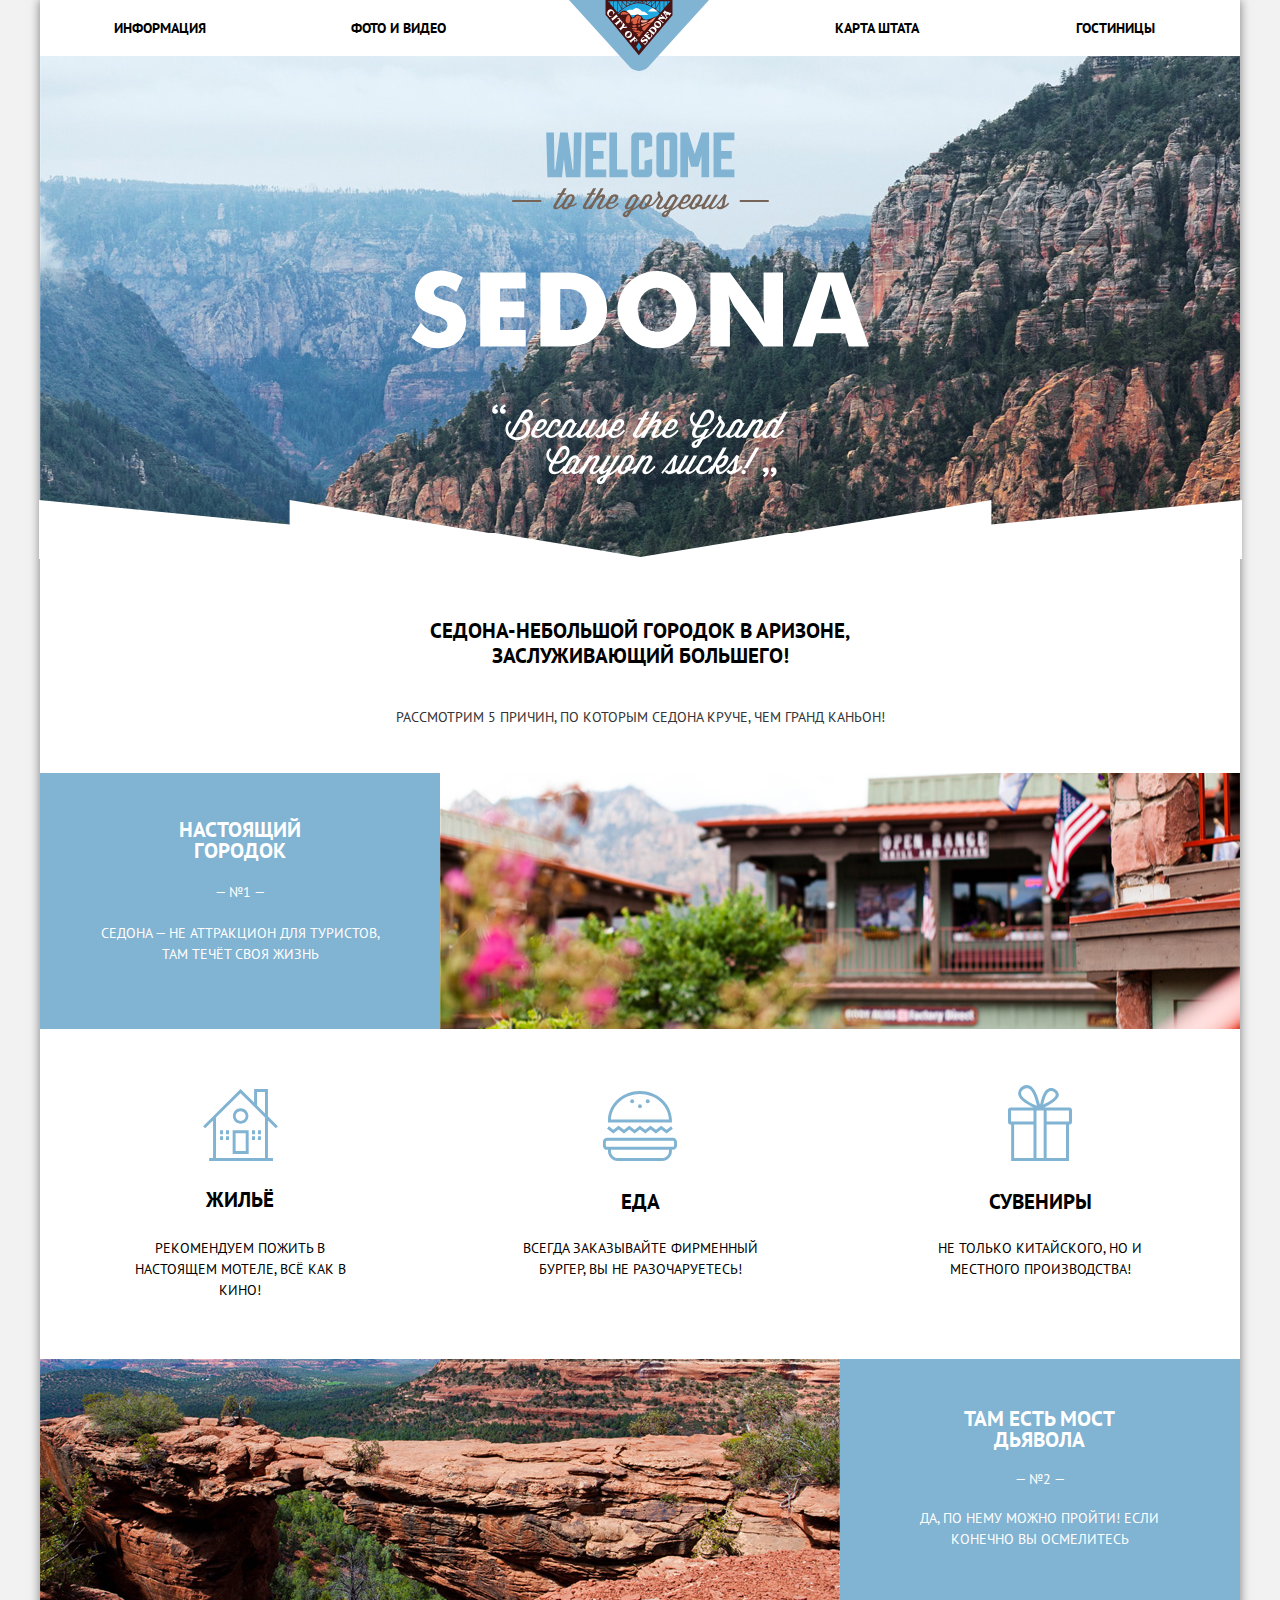
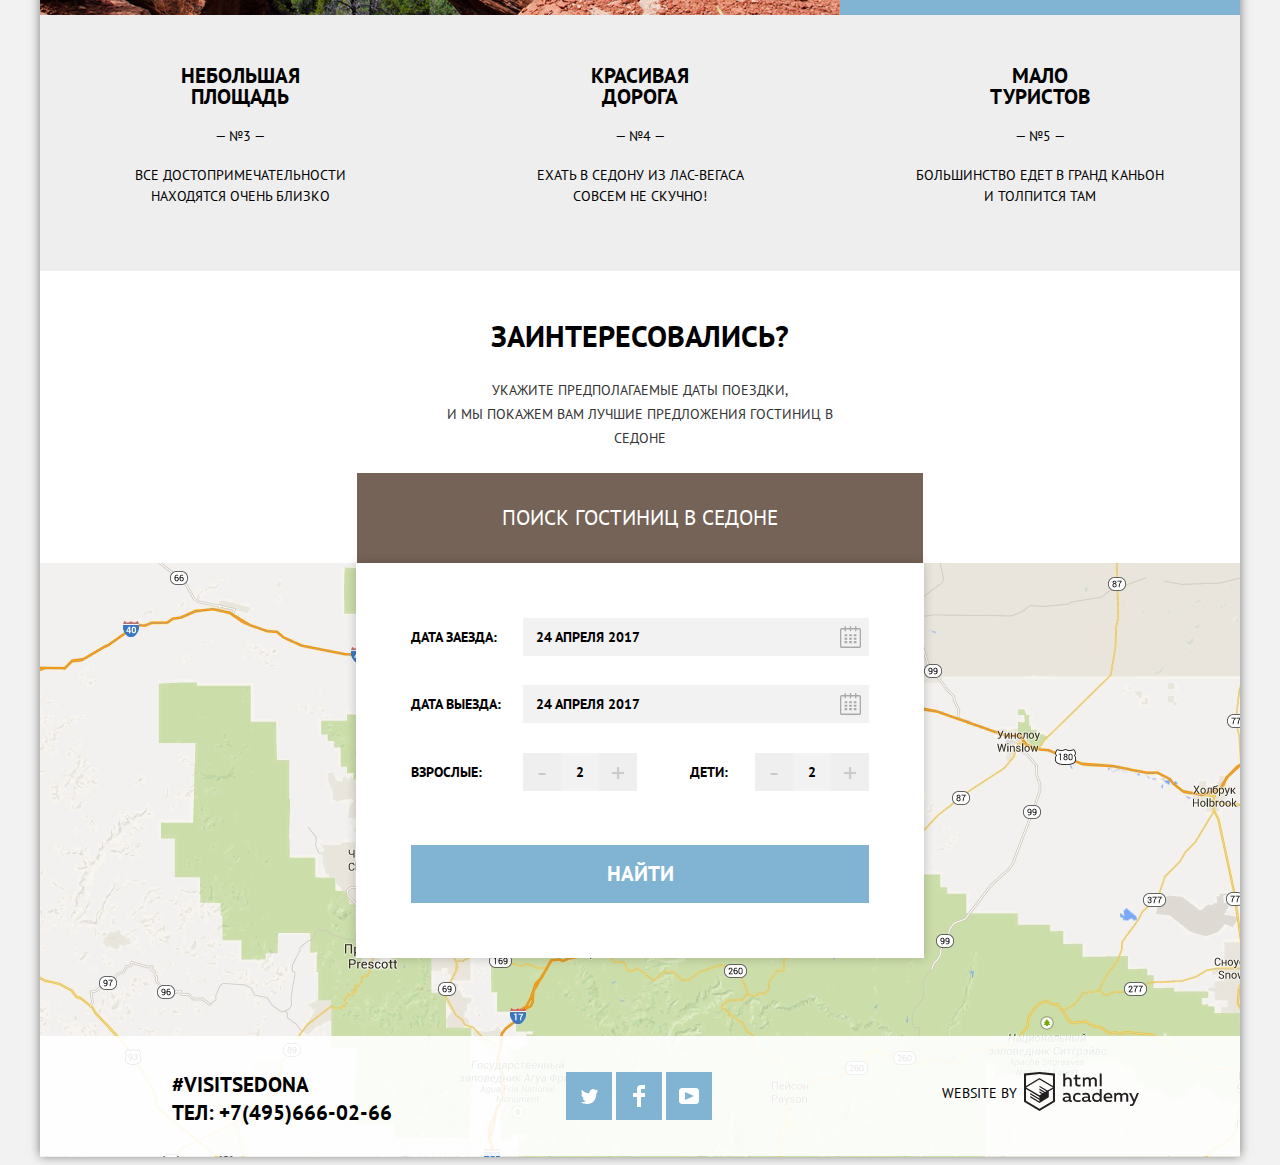
==== commit 24c7f97c: "Доверстал переполнение" ====
--- a/index.html
+++ b/index.html
@@ -40,6 +40,7 @@
 				<h2 class="visually_hidden">Девиз</h2>
 				<h3>Седона-небольшой городок в Аризоне, заслуживающий большего!</h3>
 				<p>Рассмотрим 5 причин, по которым седона круче, чем Гранд каньон!</p>
+
 			</section>
 			<section class="real_town">
 				<h2 class="visually_hidden">Достоинство №1</h2>
@@ -75,6 +76,7 @@
 						<p>Не только китайского, но и местного производства!</p>
 					</div>
 				</div>
+
 			</section>
 			<section class="real_town">
 				<h2 class="visually_hidden">Достоинство №2</h2>
@@ -110,6 +112,7 @@
 						<p class="size_fifth">Большинство едет в гранд каньон и толпится там</p>
 					</div>
 				</div>
+
 			</section>
 			<section class="interesting text_p">
 				<h2 class="visually_hidden">Интерес</h2>
@@ -172,6 +175,7 @@
 							<li><a class="social_btn twitter" href="#" aria-label="Twitter"></a></li>
 							<li><a class="social_btn facebook" href="#" aria-label="Facebook"></a></li>
 							<li><a class="social_btn youtube" href="#" aria-label="YouTube"></a></li>
+							
 						</ul>
 					</div>
 					<div class="footer_copyright">
--- a/css/style.css
+++ b/css/style.css
@@ -34,7 +34,7 @@
 	overflow: hidden;
 }
 .visually_hidden:not(:focus):not(:active),
-input[type="checkbox"].visually_hidden, {
+input[type="checkbox"].visually_hidden {
   position: absolute;
 
   width: 1px;
@@ -64,8 +64,7 @@
   	border: none;
 }
 .btn_hotel_search {
-	max-width: 568px;
-	max-height: 86px;
+
     text-align: center;
     color: #ffffff;
     font-size: 21px;
@@ -120,12 +119,16 @@
 }
 
 .main_header_logo{
-
+	
     margin-left: auto;
     margin-right: auto;
 
     padding-top: 76px;
 
+}
+.main_header_logo img{
+	max-width: 100%;
+	height: auto;
 }
 .main_header_intro a{
 	width: 459px;
@@ -175,6 +178,10 @@
     
     margin-left: 51px;
 }
+.header_logo img{
+	max-width: 100%;
+	height: auto;
+}
 .site_navigation li{
 	width: 239px;
 }
@@ -233,7 +240,7 @@
 }
 .motto p{
 	max-width: 493px;
-	max-height: 15px;
+	max-height: 22px;
 	line-height: 1.86;
 	padding-top: 38px;
 }
@@ -257,7 +264,7 @@
 	max-width: 436px;
 	max-height: 47px;
 	line-height: 1.71;
-	padding-bottom: 52px;
+	padding-bottom: 47px;
 	}
 .appointment_item input{
 
@@ -494,6 +501,7 @@
 
 
 
+
 /*------------------------------------Сеточные стили---------------------------------------*/
 html,
 body{
@@ -572,7 +580,9 @@
     margin: 0 auto;
     padding: 0;
 }
-
+.footer_icon li{
+	padding-bottom: 4px;
+}
 .footer_copyright {
 	padding-top: 36px;
 	display: flex;
@@ -593,9 +603,14 @@
 .footer_map{
 	height: 593px;
 }
+.footer_map img{
+	max-width: 100%;
+	height: auto;
+}
 /*---------------------------main catalog--------------------*/
 .result_content{
 	display: flex;
+	min-height: 150px;
 	background-color: #ffffff;
 	max-width: 1200px;
 	margin-bottom: 1px;
@@ -604,7 +619,6 @@
 	padding: 0;
     display: flex;
     margin: 0;
-    padding-bottom: 13px;
 }
 .price p{
 	margin: 0;
@@ -613,15 +627,17 @@
 }
 .functions{
 	display: flex;
-    width: 222px;
+	flex-wrap: wrap;
+    max-width: 258px;
+    margin-bottom: 30px;
+}
+.functions div{
+	padding-top: 13px;
 }
 
 .book{
-	margin-left: 8px;
-    width: 142px;
-    height: 27px;
-    background-color: #766357;
-    text-align: center;
+	margin-left: 6px;
+    
 
 }
 .hostel{
@@ -630,9 +646,8 @@
 }
 .price_hostel{
 	width: 142px;
-	margin-left: 8px;
+	margin-left: 6px;
 	text-align: left;
-	margin-left: 8px;
 }
 .catalog_img{
 	margin-right: 38px;
@@ -640,16 +655,23 @@
     margin-top: 30px;
     margin-left: 72px;
 }
+.catalog_img img{
+	max-width: 100%;
+	height: auto;
+}
 
 .catalog_img a{
-	display: inline-block;
+	display: block;
 	vertical-align: baseline;
+	width: 135px;
+    height: 90px;
 }
 .main_position{
+	display: flex;
+	flex-direction: column;
 	padding: 0;
 	margin: 0 auto;
 }
-
 .rating{
 	margin-left: auto;
 }
@@ -662,6 +684,10 @@
 	padding: 0;
     display: flex;
     justify-content: flex-end;
+}
+.star img{
+	max-width: 100%;
+	height: auto;
 }
 .star li{
 	display: flex;
@@ -692,6 +718,7 @@
     padding-bottom: 0px;
 }
 .name{
+	max-width: 258px;
 	color: #000000;
 	font-size: 21px;
     font-weight: bold;
@@ -825,11 +852,17 @@
 .sorting{
 	display: flex;
 	align-items: center;
-	height: 86px;
+	min-height: 86px;
 	max-width: 1200px;
     margin-bottom: 1px;
     background-color: #ffffff;
 }
+.sorting:before{
+	content: "";
+    display: inline-block;
+    min-height: 86px;
+    visibility: hidden;
+}
 .position_sorting{
 	display: flex;
     align-items: baseline;
@@ -838,6 +871,7 @@
 }
 .filter_sorting{
 	display: flex;
+	flex-wrap: wrap;
 	margin: 0;
 	padding: 0;
 	list-style: none;
@@ -921,6 +955,7 @@
 .filter_option{
 	margin-bottom: 23px;
 }
+
 .filter legend{
 	margin-bottom: 24px;
 }
@@ -936,6 +971,12 @@
 	cursor: pointer;
 	user-select: none;
 }
+.filter_input_checkbox:focus + label::before {
+	border-color: #663d15;
+  	outline: thin dotted;
+  	outline: 5px auto -webkit-focus-ring-color;
+
+	}
 .filter_input_checkbox + label::before {
 	content: "";
 	position: absolute;
@@ -1172,14 +1213,16 @@
 /*------------------------------------------section----------------------------------------*/
 .real_town{
 	display: flex;
+	flex-wrap: wrap;
 	flex-direction: row;
-	max-height: 256px;
+	min-height: 256px;
 
 }
 .services{
 	display: flex;
+	flex-wrap: wrap;
 	flex-direction: row;
-	max-height: 330px;
+	min-height: 330px;
 }
 .content_service{
 	display: flex;
@@ -1199,7 +1242,10 @@
 	padding-top: 28px;
 	padding-bottom: 28px;
 }
-
+.size_service_first img{
+	max-width: 100%;
+	height: auto;
+}
 .size_service_second{
 	width: 285px;
     padding-top: 62px;
@@ -1208,6 +1254,10 @@
 .size_service_second h3{
 	padding-top: 30px;
 	padding-bottom: 26px;
+}
+.size_service_second img{
+	max-width: 100%;
+	height: auto;
 }
 .size_service_third{
 	padding-top: 56px;
@@ -1225,6 +1275,10 @@
     line-height: 21px;
     color: #000000;
     margin: 0;
+}
+.size_service_third img{
+	max-width: 100%;
+	height: auto;
 }
 .content_service p{
 	max-width: 285px;
@@ -1240,7 +1294,6 @@
 	width: 400px;
 	flex-grow: 1;
 	text-align: center;
-	flex-grow: 0;
 	background-color: #ffffff;
 
 }
@@ -1308,7 +1361,7 @@
 .dignity{
 	width: 400px;
 	text-align: center;
-	flex-grow: 0;
+	flex-grow: 1;
 	background-color: #eeeeee;
 }
 .content_dignity{
@@ -1337,8 +1390,8 @@
     margin-top: auto;
 }
 .size_dignity{
-	max-width: 264px;
-    height: 143px;
+	max-width: 262px;
+    height: 142px;
     padding-top: 50px;
     margin-left: auto;
     margin-right: auto;
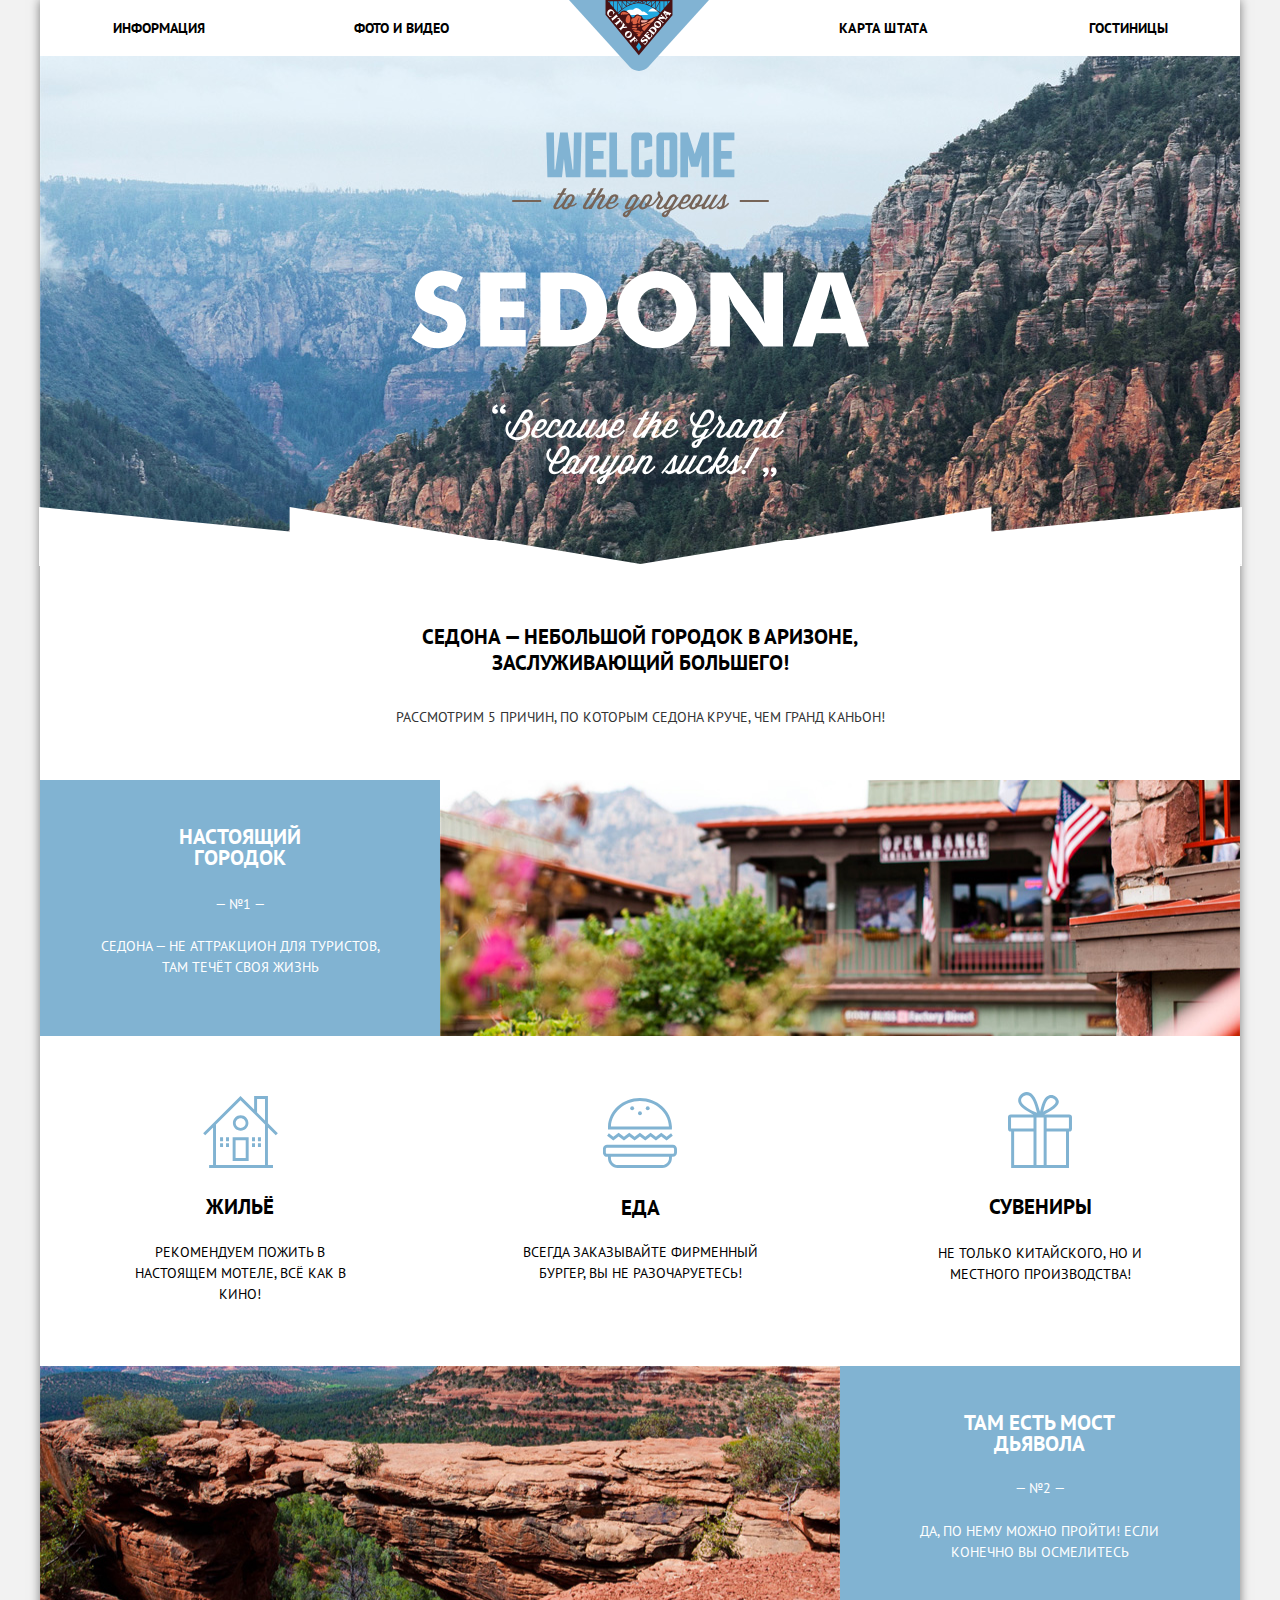
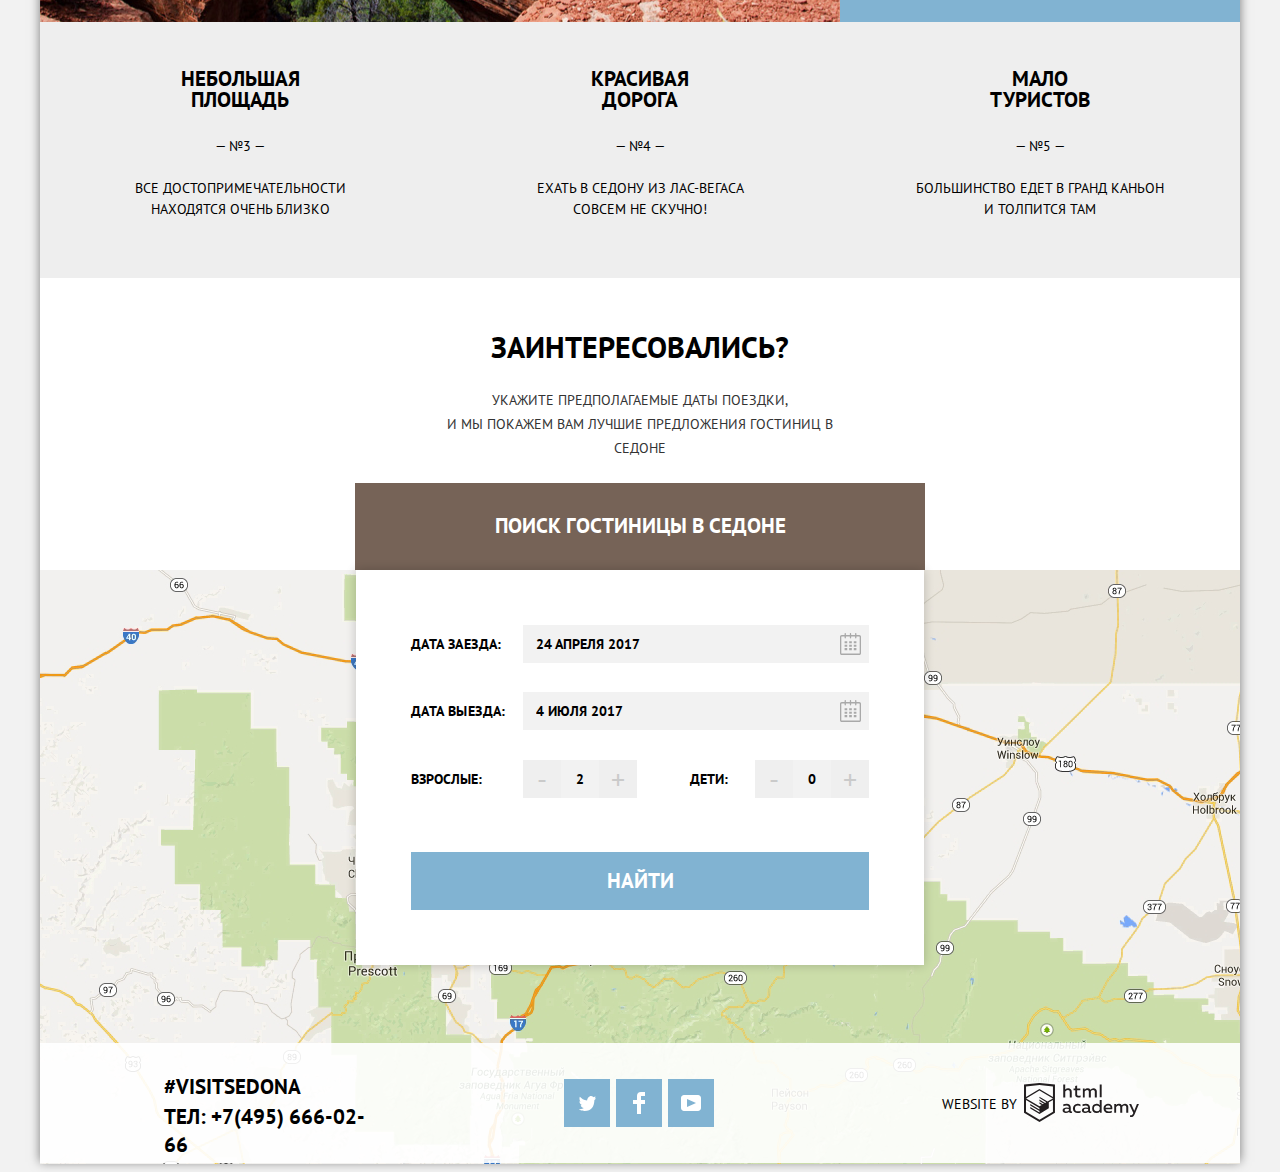
==== commit adac66cf: "PerfPix главной страницы" ====
--- a/index.html
+++ b/index.html
@@ -12,12 +12,15 @@
 		<header class="main_header">
 			
 			<nav class="main_navigation">
+
 				<div class="main_navigation_wrapper">
+					<a href="index.html" class="position_logo"><img src="img/logo-sedona.svg" class="header_logo" alt="Sedona" width="140" height="71"></a>	
 					<div class="container">
+
 						<ul class="site_navigation position_nav">
 							<li><a href="index.html">Информация</a></li>
 							<li><a href="pfoto_vdeo.html">Фото и видео</a></li>
-							<li><a href="index.html" class="position_logo"><img src="img/logo-sedona.svg" class="header_logo" alt="Sedona" width="140" height="71"></a></li>
+							<li></li>
 							<li><a href="map.html">Карта штата</a></li>
 							<li><a href="catalog.html">Гостиницы</a></li>
 						</ul>
@@ -38,7 +41,7 @@
 
 			<section class="motto text_p">
 				<h2 class="visually_hidden">Девиз</h2>
-				<h3>Седона-небольшой городок в Аризоне, заслуживающий большего!</h3>
+				<h3>Седона — небольшой городок в Аризоне, заслуживающий большего!</h3>
 				<p>Рассмотрим 5 причин, по которым седона круче, чем Гранд каньон!</p>
 
 			</section>
@@ -119,7 +122,7 @@
 				<h3>Заинтересовались?</h3>
 				<p>Укажите предполагаемые даты поездки,<br>и мы покажем  вам лучшие предложения гостиниц в седоне</p>
 				
-					<a class="button btn_hotel_search" href="#">Поиск гостиниц в седоне</a>
+					<a class="button btn_hotel_search" href="#">Поиск гостиницы в седоне</a>
 			
 
 			</section>
@@ -137,7 +140,7 @@
 						<div class="appointment_item date_of_departure">
 							<label for="date_finish">Дата выезда:</label>
 							<div class="position_input">
-								<input class="date_input" type="text" name="date_fin" id="date_finish" placeholder="24 апреля 2017">
+								<input class="date_input" type="text" name="date_fin" id="date_finish" placeholder="4 июля 2017">
 								<button type="button" class="button calendar" aria-label="calendar"></button>
 							</div>
 						</div>
@@ -151,7 +154,7 @@
 							<div class="children">
 								<label for="amount_of_children" class="position_children">Дети:</label>
 								<button type="button" class="button sign" aria-label="minus">-</button>
-								<input type="text" class="placeholder_num" name="children" id="amount_of_children" placeholder="2">
+								<input type="text" class="placeholder_num" name="children" id="amount_of_children" placeholder="0">
 								<button type="button" class="button sign" aria-label="plus">+</button>
 							</div>
 						</div>
@@ -164,11 +167,14 @@
 		</main>
 
 		<footer class="main_footer">
-			<div class="footer_map"><a href="#" ><img src="img/map.png" width="1200" height="593" alt="map"></a></div>
+			
+			<div class="footer_map">
+				<a href="#" ><img src="img/map.png" width="1200" height="593" alt="map"></a>
+				<!-- <a href="#" ><iframe src="https://www.google.com/maps/embed?pb=!1m18!1m12!1m3!1d547178.1656026212!2d-111.91422151997892!3d34.89064699527225!2m3!1f0!2f0!3f0!3m2!1i1024!2i768!4f13.1!3m3!1m2!1s0x872da132f942b00d%3A0x5548c523fa6c8efd!2z0KHQtdC00L7QvdCwLCDQkNGA0LjQt9C-0L3QsCA4NjMzNiwg0KHQqNCQ!5e0!3m2!1sru!2sru!4v1583846191418!5m2!1sru!2sru" width="1200" height="593" frameborder="0" style="border:0;" allowfullscreen="" aria-hidden="false" tabindex="0"></iframe><img src="img/map.png" width="1200" height="593" alt="map"></a> --></div>
 				<div class="container footer_position">
 					<div class="footer_contacts">
 						<p ><a href="#">#Visitsedona</a></p>
-						<p ><a href="tel:+7(495)666-02-66">Тел: +7(495)666-02-66</a></p>
+						<p ><a href="tel:+7(495)666-02-66">Тел: +7(495) 666-02-66</a></p>
 					</div>
 					<div class="footer_social">
 						<ul class="footer_icon">
--- a/css/style.css
+++ b/css/style.css
@@ -64,12 +64,16 @@
   	border: none;
 }
 .btn_hotel_search {
-
+	vertical-align: middle;
     text-align: center;
     color: #ffffff;
     font-size: 21px;
+    font-weight: bold;
     line-height: 1.24;
-    padding: 32px 145px;
+    padding-top: 30px;
+    padding-bottom: 31px;
+    padding-left: 140px;
+    padding-right: 139px;
     background-color: #766357;
 }
 .btn_hotel_search:hover,
@@ -136,7 +140,7 @@
 
 }
 .main_header_intro{
-	height: 501px;
+	height: 508px;
 	background-image: url("../img/background-photo.jpg");
 	background-size: cover;
     background-repeat: no-repeat;
@@ -163,28 +167,49 @@
 	margin-bottom: 0px;
 	padding: 0;
 }
+.site_navigation li{
+	width: 239px;
+}
 .position_nav a{
 	display: block;
 	text-align: center;
-    padding: 15px 70px;
-
-}
-.position_nav .position_logo{
-
+	padding-top: 15px;
+    padding-bottom: 15px;
+
+}
+.position_nav li:nth-child(1) a{
+	padding-left: 71px;
+    padding-right: 73px;
+}
+.position_nav li:nth-child(2) a{
+	padding-left: 73px;
+    padding-right: 68px;
+}
+.position_nav li:nth-child(3){
+	width: 244px;
+}
+.position_nav li:nth-child(4) a{
+	padding-left: 76px;
+    padding-right: 73px;
+    letter-spacing: 0.4px;
+}
+.position_nav li:nth-child(5) a{
+	padding-left: 88px;
+    padding-right: 72px;
+}
+
+.position_logo{
 	display: inline-block;
-    padding: 0;
-    vertical-align: top;
-    position: absolute;
-    
-    margin-left: 51px;
+	vertical-align: top;
+	position: absolute;
+    margin-left: 529px;
+    margin-right: 531px;
 }
 .header_logo img{
 	max-width: 100%;
 	height: auto;
 }
-.site_navigation li{
-	width: 239px;
-}
+
 
 .site_navigation a{
 	color: #000000;
@@ -220,9 +245,9 @@
 	max-height: 48px;
   	font-size: 21px;
   	font-weight: bold;
-  	line-height: 1.2;
+  	line-height: 1.24;
   	margin: 0 auto;
-  	padding-top: 61px;
+  	padding-top: 60px;
 }
 .text_p p{
 	font-family: "PT Sans", Arial, sans-serif;
@@ -242,7 +267,7 @@
 	max-width: 493px;
 	max-height: 22px;
 	line-height: 1.86;
-	padding-top: 38px;
+	padding-top: 32px;
 }
 
 .interesting{
@@ -254,8 +279,8 @@
 	max-width: 434px;
 	max-height: 36px;
 	font-size: 30px;
-	padding-top: 47px;
-	padding-bottom: 25px;
+	padding-top: 51px;
+	padding-bottom: 24px;
 	margin: 0 auto;
   	font-weight: bold;
   	line-height: 1.2;
@@ -417,6 +442,9 @@
 	width: 458px;
 	height: 38px;
 }
+.arrival_date label{
+	letter-spacing: 0.4px;
+}
 .position_input input{
 	box-sizing: border-box;
 	text-transform: uppercase;
@@ -439,7 +467,9 @@
 	height: 38px;
 	padding: 0;
 }
-
+.date_of_departure label{
+	letter-spacing: 0.4px;
+}
 .people{
 	display: flex;
 	margin-top: 30px;
@@ -548,7 +578,7 @@
 
 .main_footer{
 	min-height: 120px;
-	padding: 36px 0;
+	/*padding: 36px 0;*/
 
 	width: 1200px;
     margin: 0 auto;
@@ -560,22 +590,30 @@
 }
 .footer_contacts {
 	padding-top: 36px;
-	width: 223px;
+	width: 224px;
   	margin: 0;
+  	padding: 0;
   	min-height: 48px;
-  	margin-right: 169px;
-  	margin-left: 132px;
+  	margin-left: 124px;
+  	
+}
+.footer_contacts p:nth-child(1){
+    padding-top: 31px;
+}
+.footer_contacts p:nth-child(2){
+    padding-top: 2px;
 }
 .footer_social {
 	padding-top: 36px;
 	width: 150px;
   	margin: 0;
+  	margin-left: 176px;
   	min-height: 48px;
 }
 .footer_icon{
 	display: flex;
 	flex-wrap: wrap;
-    justify-content: space-around;
+    justify-content: space-between;
     padding-left: 0px;
     margin: 0 auto;
     padding: 0;
@@ -584,7 +622,7 @@
 	padding-bottom: 4px;
 }
 .footer_copyright {
-	padding-top: 36px;
+	padding-top: 40px;
 	display: flex;
     align-items: center;
     justify-content: space-between;
@@ -602,6 +640,7 @@
 }
 .footer_map{
 	height: 593px;
+
 }
 .footer_map img{
 	max-width: 100%;
@@ -851,7 +890,6 @@
 
 .sorting{
 	display: flex;
-	align-items: center;
 	min-height: 86px;
 	max-width: 1200px;
     margin-bottom: 1px;
@@ -865,9 +903,10 @@
 }
 .position_sorting{
 	display: flex;
-    align-items: baseline;
     flex-grow: 0;
     margin-left: 72px;
+    max-height: 22px;
+    padding-top: 29px;
 }
 .filter_sorting{
 	display: flex;
@@ -893,10 +932,11 @@
 
 .filter_sorting li{
 	padding-right: 33px;
+	padding-top: 7px;
 }
 .position_sorting h3{
 	margin: 0 auto;
-	margin-right: 49px;
+	margin-right: 48px;
     font-size: 21px;
     font-weight: bold;
     line-height: 1.24;
@@ -907,6 +947,7 @@
 	font-size: 12px;
   	font-weight: normal;
   	line-height: 1.5;
+  	padding-top: 7px;
 }
 .line{
 	border-bottom: 1px dotted #81b3d2;
@@ -1240,7 +1281,7 @@
 }
 .size_service_first h3{
 	padding-top: 28px;
-	padding-bottom: 28px;
+	padding-bottom: 25px;
 }
 .size_service_first img{
 	max-width: 100%;
@@ -1252,8 +1293,8 @@
     padding-bottom: 82px;
 }
 .size_service_second h3{
-	padding-top: 30px;
-	padding-bottom: 26px;
+	padding-top: 29px;
+	padding-bottom: 24px;
 }
 .size_service_second img{
 	max-width: 100%;
@@ -1266,7 +1307,7 @@
     
 }
 .size_service_third h3{
-	padding-top: 30px;
+	padding-top: 28px;
 	padding-bottom: 26px;
 }
 .content_service h3{
@@ -1326,10 +1367,14 @@
     font-weight: normal;
     line-height: 21px;
     color: #ffffff;
-    margin-bottom: 0px;
-    margin-top: auto;
-}
-
+    margin: 0;
+}
+.size_merit p:nth-child(2){
+	padding-top: 26px;
+}
+.size_merit p:nth-child(3){
+	padding-top: 21px;
+}
 .size_merit{
 	width: 280px;
     height: 146px;
@@ -1343,19 +1388,26 @@
     height: 142px;
     margin-left: 48px;
     margin-right: 49px;
-    padding-top: 49px;
+    padding-top: 46px;
     padding-bottom: 65px;
+}
+.size_bridge p:nth-child(2){
+	padding-top: 24px;
+}
+.size_bridge p:nth-child(3){
+	max-width: 303px;
+	padding-top: 22px;
 }
 .bgr_real_town{
 	background-image: url(../img/feature-picture-1.jpg);
 	background-repeat: no-repeat;
-	background-position: 50% 50%;
+	background-position: 46% 54%;
 	flex-grow: 1
 }
 .bgr_devil_bridge{
 	background-image: url(../img/feature-picture-2.jpg);
 	background-repeat: no-repeat;
-	background-position: 50% 50%;
+	background-position: 47% 53%;
 	flex-grow: 1
 }
 .dignity{
@@ -1386,13 +1438,18 @@
     font-weight: normal;
     line-height: 21px;
     color: #000000;
-    margin-bottom: 0px;
-    margin-top: auto;
+    margin: 0;
+}
+.content_dignity p:nth-child(2){
+	padding-top: 26px;
+}
+.content_dignity p:nth-child(3){
+	padding-top: 21px;
 }
 .size_dignity{
 	max-width: 262px;
     height: 142px;
-    padding-top: 50px;
+    padding-top: 46px;
     margin-left: auto;
     margin-right: auto;
     padding-bottom: 64px;
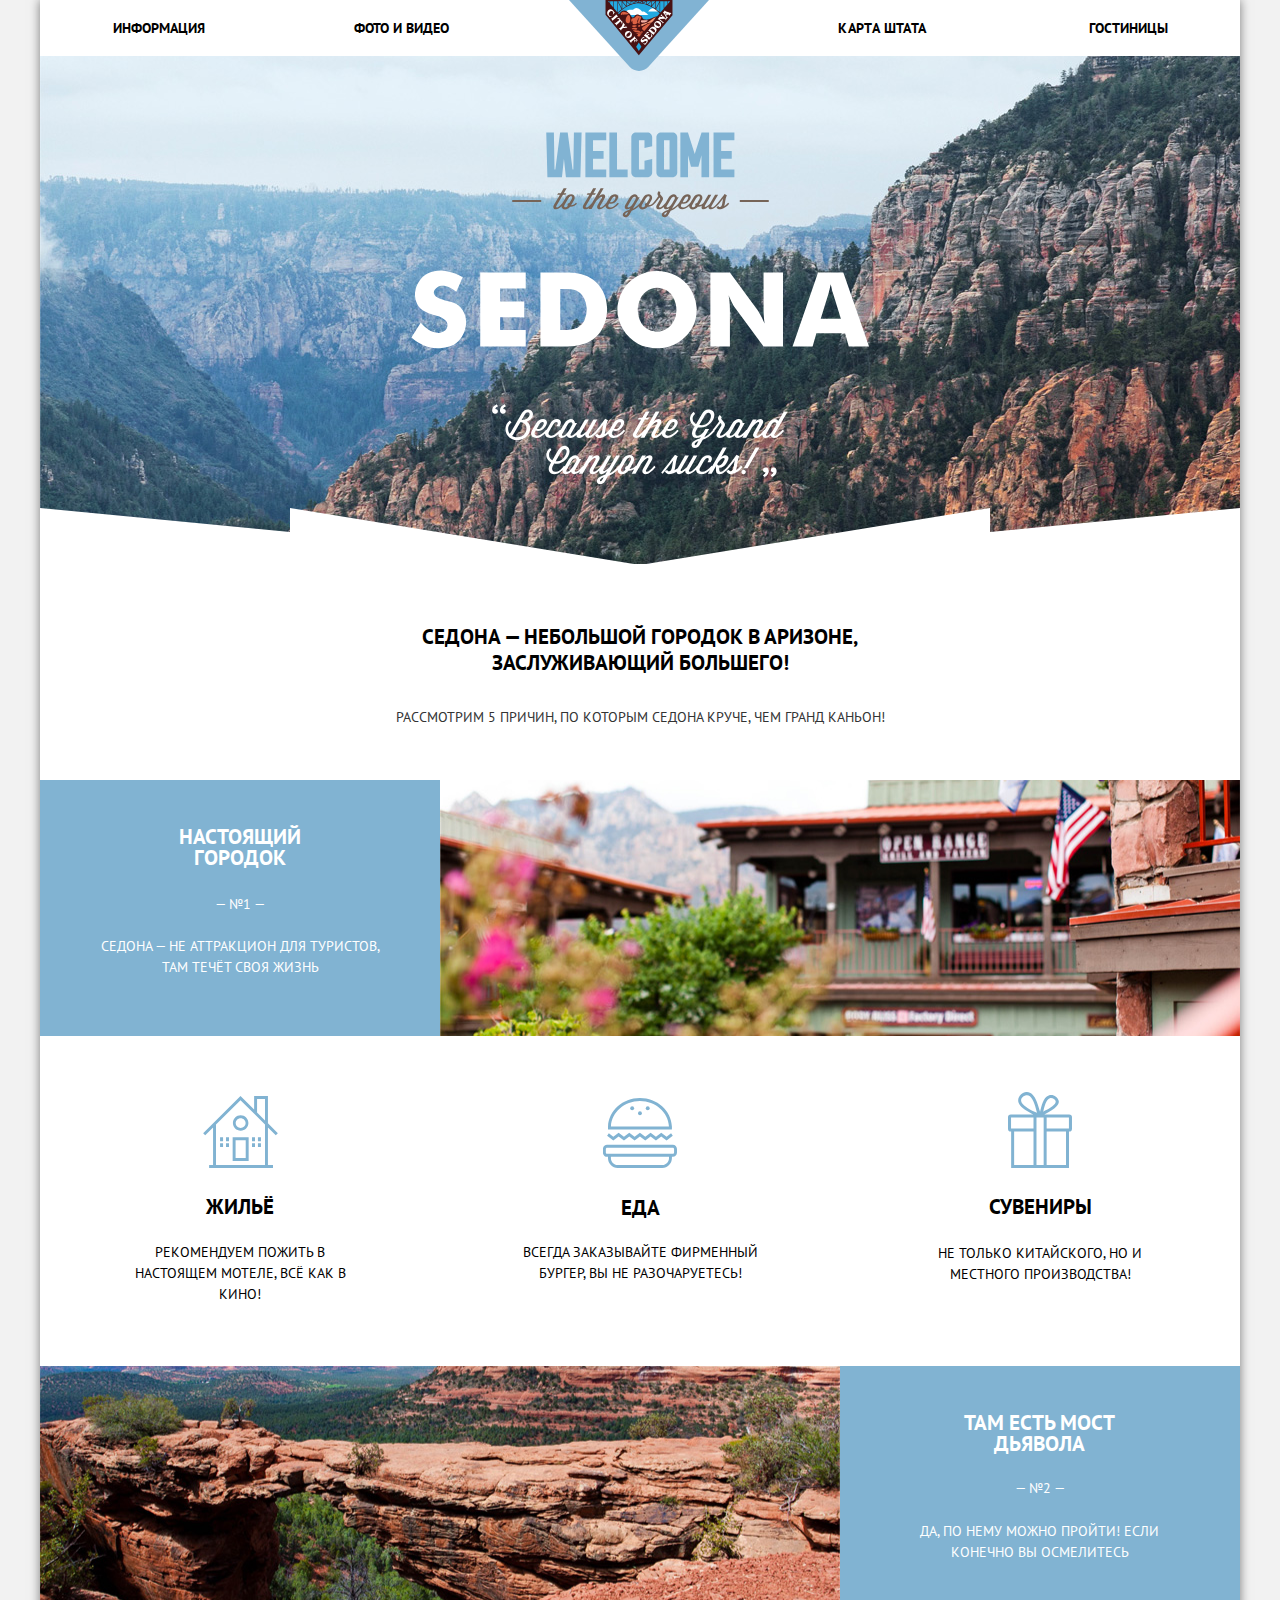
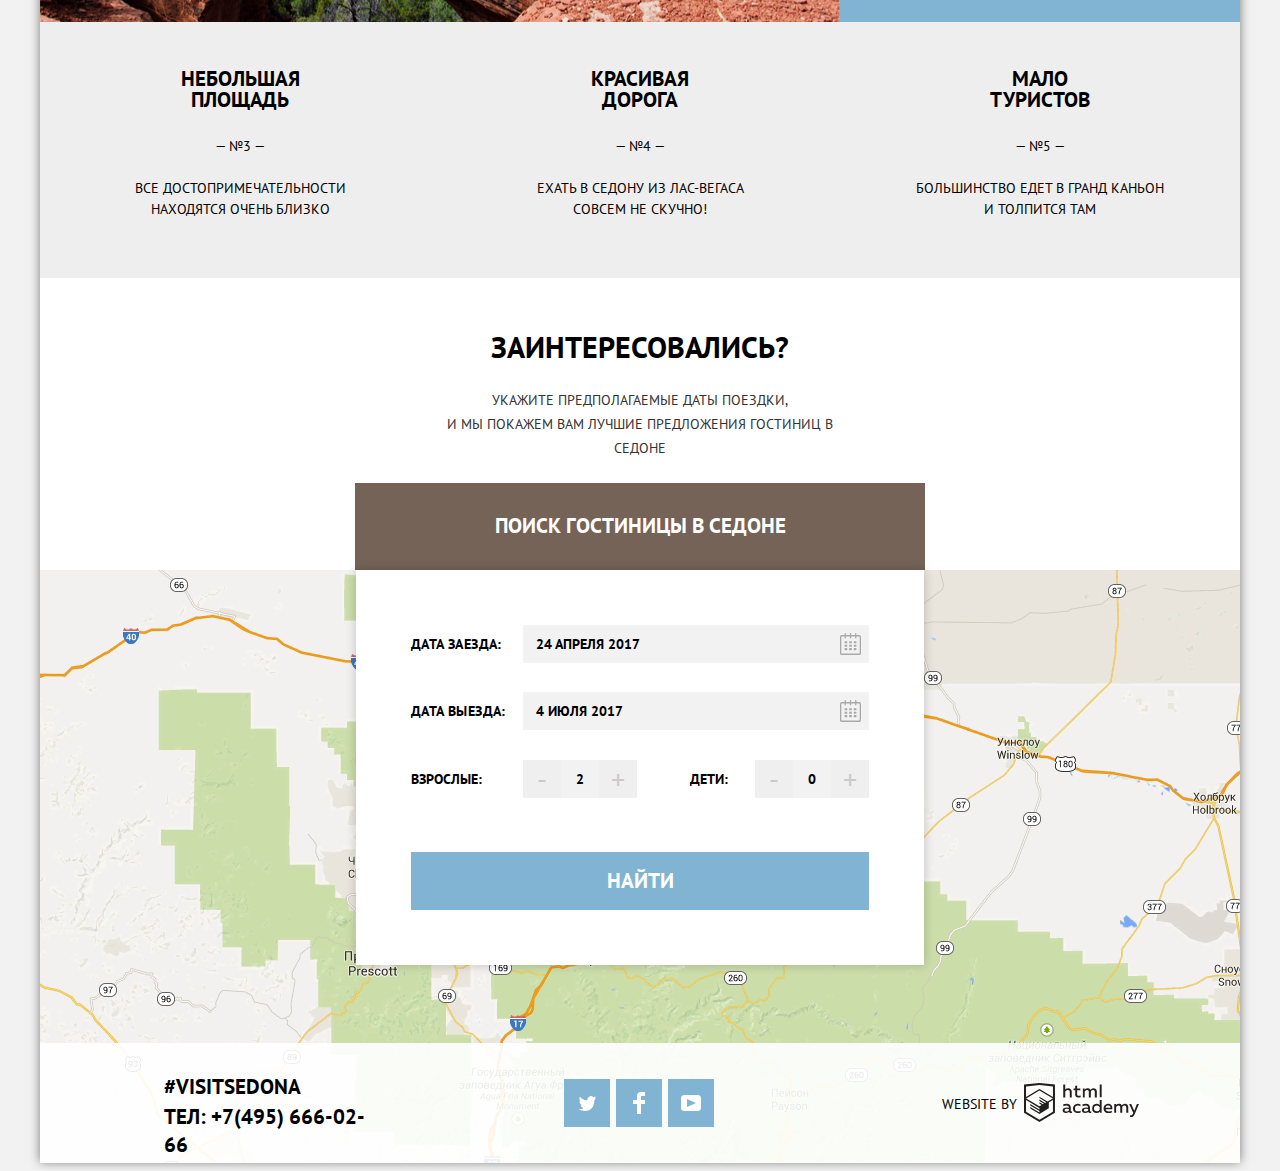
==== commit ffecf5f0: "Исправил базовые критерии" ====
--- a/index.html
+++ b/index.html
@@ -10,20 +10,17 @@
   <body>
   	<div class="shadow">
 		<header class="main_header">
-			
 			<nav class="main_navigation">
-
 				<div class="main_navigation_wrapper">
-					<a href="index.html" class="position_logo"><img src="img/logo-sedona.svg" class="header_logo" alt="Sedona" width="140" height="71"></a>	
+					<a href="index.html" class="position_logo"><img src="img/logo-sedona.svg" class="header_logo " alt="Sedona" width="140" height="71"></a>
 					<div class="container">
-
-						<ul class="site_navigation position_nav">
-							<li><a href="index.html">Информация</a></li>
-							<li><a href="pfoto_vdeo.html">Фото и видео</a></li>
-							<li></li>
-							<li><a href="map.html">Карта штата</a></li>
-							<li><a href="catalog.html">Гостиницы</a></li>
-						</ul>
+					<ul class="site_navigation position_nav">
+						<li><a href="information.html">Информация</a></li>
+						<li><a href="pfoto_vdeo.html">Фото и видео</a></li>
+						<li></li>
+						<li><a href="map.html">Карта штата</a></li>
+						<li><a href="catalog.html">Гостиницы</a></li>
+					</ul>
 					</div>
 				</div>
 			</nav>
@@ -169,8 +166,9 @@
 		<footer class="main_footer">
 			
 			<div class="footer_map">
-				<a href="#" ><img src="img/map.png" width="1200" height="593" alt="map"></a>
-				<!-- <a href="#" ><iframe src="https://www.google.com/maps/embed?pb=!1m18!1m12!1m3!1d547178.1656026212!2d-111.91422151997892!3d34.89064699527225!2m3!1f0!2f0!3f0!3m2!1i1024!2i768!4f13.1!3m3!1m2!1s0x872da132f942b00d%3A0x5548c523fa6c8efd!2z0KHQtdC00L7QvdCwLCDQkNGA0LjQt9C-0L3QsCA4NjMzNiwg0KHQqNCQ!5e0!3m2!1sru!2sru!4v1583846191418!5m2!1sru!2sru" width="1200" height="593" frameborder="0" style="border:0;" allowfullscreen="" aria-hidden="false" tabindex="0"></iframe><img src="img/map.png" width="1200" height="593" alt="map"></a> --></div>
+				
+				<a href="#" ><iframe src="https://www.google.com/maps/embed?pb=!1m18!1m12!1m3!1d547178.1656026212!2d-111.91422151997892!3d34.89064699527225!2m3!1f0!2f0!3f0!3m2!1i1024!2i768!4f13.1!3m3!1m2!1s0x872da132f942b00d%3A0x5548c523fa6c8efd!2z0KHQtdC00L7QvdCwLCDQkNGA0LjQt9C-0L3QsCA4NjMzNiwg0KHQqNCQ!5e0!3m2!1sru!2sru!4v1583846191418!5m2!1sru!2sru" width="1200" height="593" frameborder="0" allowfullscreen="" aria-hidden="false" tabindex="0"></iframe></a>	
+			</div>
 				<div class="container footer_position">
 					<div class="footer_contacts">
 						<p ><a href="#">#Visitsedona</a></p>
--- a/css/style.css
+++ b/css/style.css
@@ -153,12 +153,11 @@
 
 .polygon{
 	height: 59px;
-    width: 1203px;
+    width: 1200px;
     background-image: url(../img/polygon.svg);
     background-color: transparent;
     position: absolute;
-    top: -57px;
-    left: -1px;
+    top: -56px;
 }
 
 .site_navigation{
@@ -169,16 +168,19 @@
 }
 .site_navigation li{
 	width: 239px;
+	height: 56px;
 }
 .position_nav a{
 	display: block;
 	text-align: center;
 	padding-top: 15px;
     padding-bottom: 15px;
+    width: 99px;
+    max-height: 13px;
 
 }
 .position_nav li:nth-child(1) a{
-	padding-left: 71px;
+	padding-left: 69px;
     padding-right: 73px;
 }
 .position_nav li:nth-child(2) a{
@@ -189,12 +191,12 @@
 	width: 244px;
 }
 .position_nav li:nth-child(4) a{
-	padding-left: 76px;
+	padding-left: 71px;
     padding-right: 73px;
     letter-spacing: 0.4px;
 }
 .position_nav li:nth-child(5) a{
-	padding-left: 88px;
+	padding-left: 78px;
     padding-right: 72px;
 }
 
@@ -555,6 +557,7 @@
 	margin-bottom: 76px;
 	min-height: 56px;
 	margin: 0 auto;
+	padding: 0;
 
 }
 
@@ -639,8 +642,13 @@
 	min-height: 120px;
 }
 .footer_map{
+	background-image: url(../img/map.png);
+	background-repeat: no-repeat;
+	width: 1200px;
 	height: 593px;
-
+}
+.footer_map iframe{
+	border: 0;
 }
 .footer_map img{
 	max-width: 100%;
@@ -689,7 +697,7 @@
 	text-align: left;
 }
 .catalog_img{
-	margin-right: 38px;
+	margin-right: 30px;
     margin-bottom: 30px;
     margin-top: 30px;
     margin-left: 72px;
@@ -829,7 +837,7 @@
     border: none;
 }
 .position_fildset{
-	padding-left: 115px;
+	padding-left: 117px;
 }
 .position_type_of_housing{
 	padding-left: 111px;
@@ -857,7 +865,7 @@
 	color: #ffffff;
   	text-transform: uppercase;
   	padding-right: 74px;
-    padding-top: 31px;
+    padding-top: 27px;
 	flex-grow: 0;
 }
 .icon_label{
@@ -965,6 +973,7 @@
      align-items: center; 
     margin-right: 73px;
 	width: 34px;
+	padding-top: 40px;
 }
 .pg_up{
 	height: 10px;
@@ -1011,6 +1020,9 @@
 	display: block;
 	cursor: pointer;
 	user-select: none;
+	padding: 0;
+    padding-left: 39px;
+    padding-top: 2px;
 }
 .filter_input_checkbox:focus + label::before {
 	border-color: #663d15;
@@ -1084,11 +1096,11 @@
 .price_controls {
   position: relative;
   
-  height: 36px;
+  height: 33px;
   margin-bottom: 20px;
   
   font-size: 0;
-
+  font-weight: normal;
   border: 2px solid #ffffff;
   border-radius: 2px;
 }
@@ -1112,14 +1124,14 @@
   font-size: 14px;
   line-height: 38px;
   vertical-align: top;
-
+  margin-top: -2px;
   cursor: pointer;
 }
 
 .price_controls .min_price,
 .price_controls .max_price {
-  width: 90px;
-  padding-left: 65px;
+  width: 88px;
+  padding-left: 61px;
 }
 
 .price_controls input {
@@ -1182,8 +1194,9 @@
 
 .btn_transparent {
   display: block;
-  margin: 0 auto;
-  padding: 6px 35px;
+  margin: 0;
+  margin-left: 85px;
+  padding: 6px 33px;
 
   font-size: 14px;
   line-height: 20px;
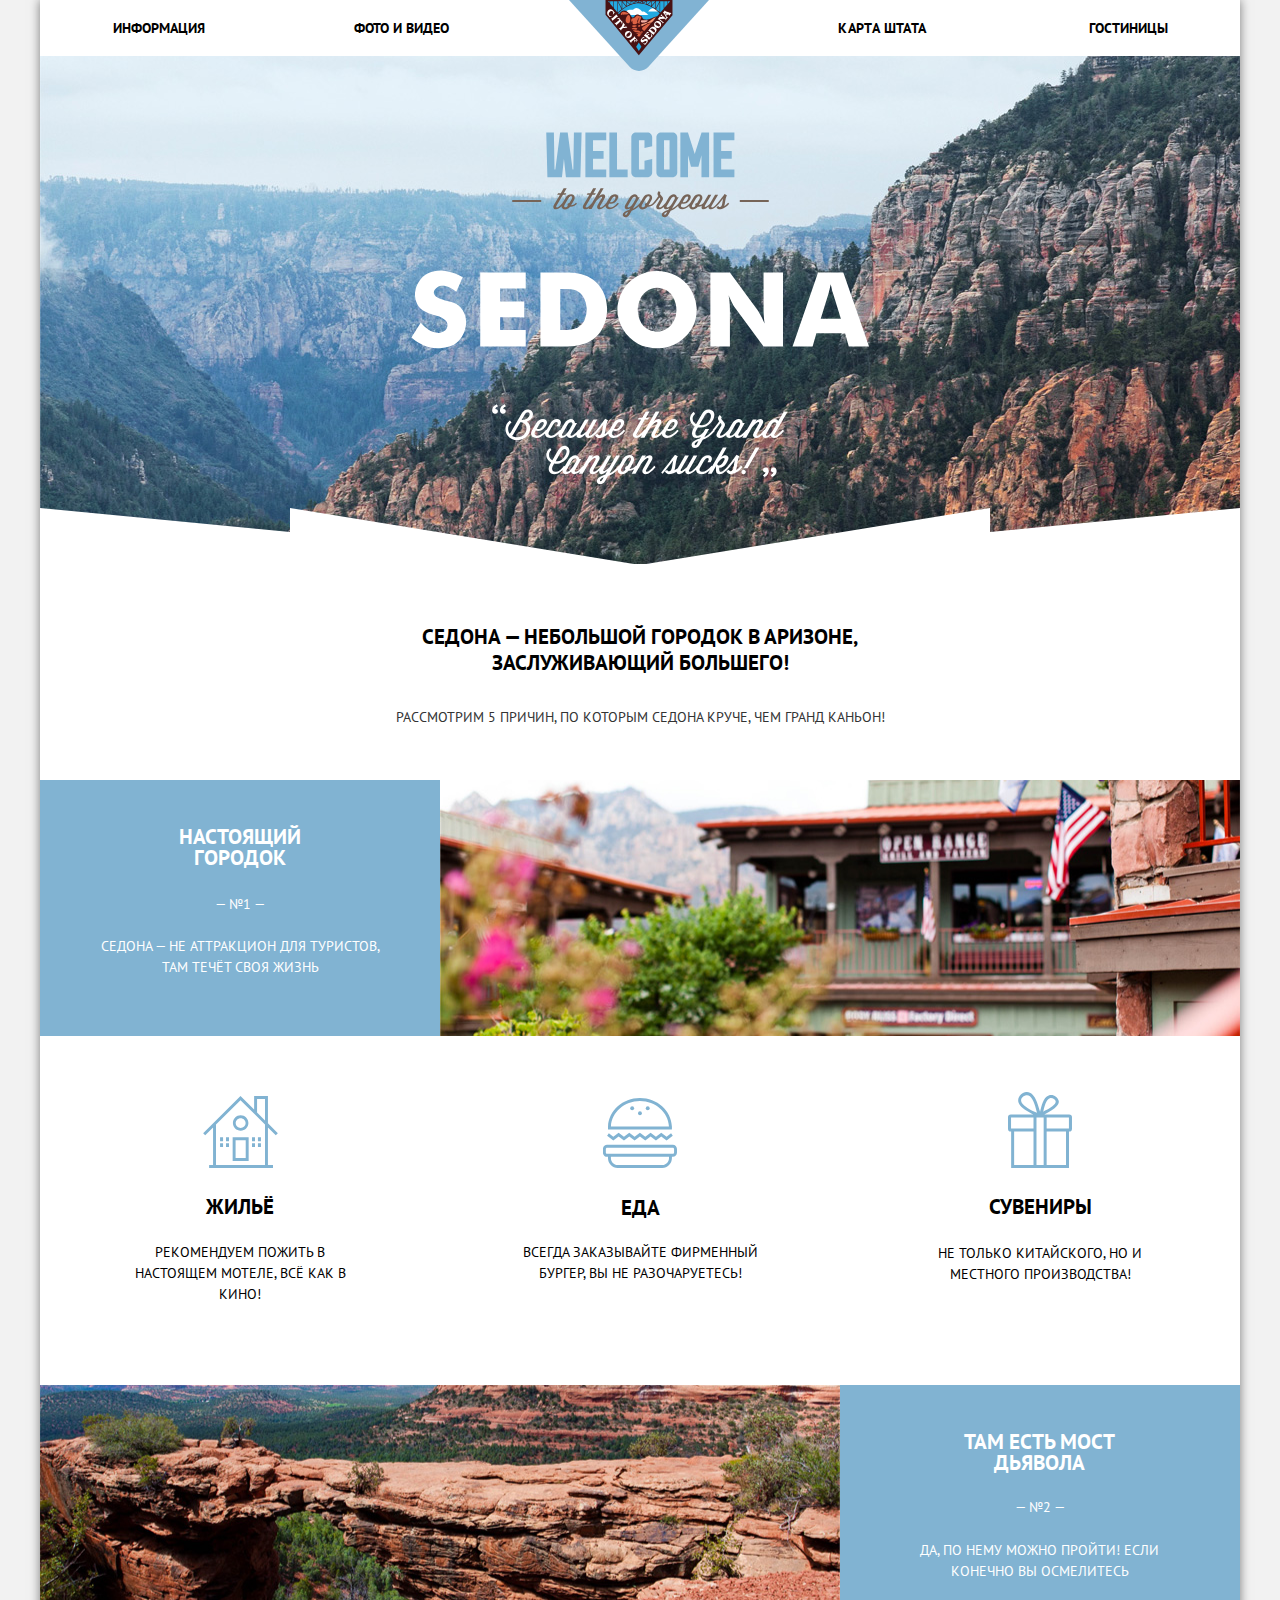
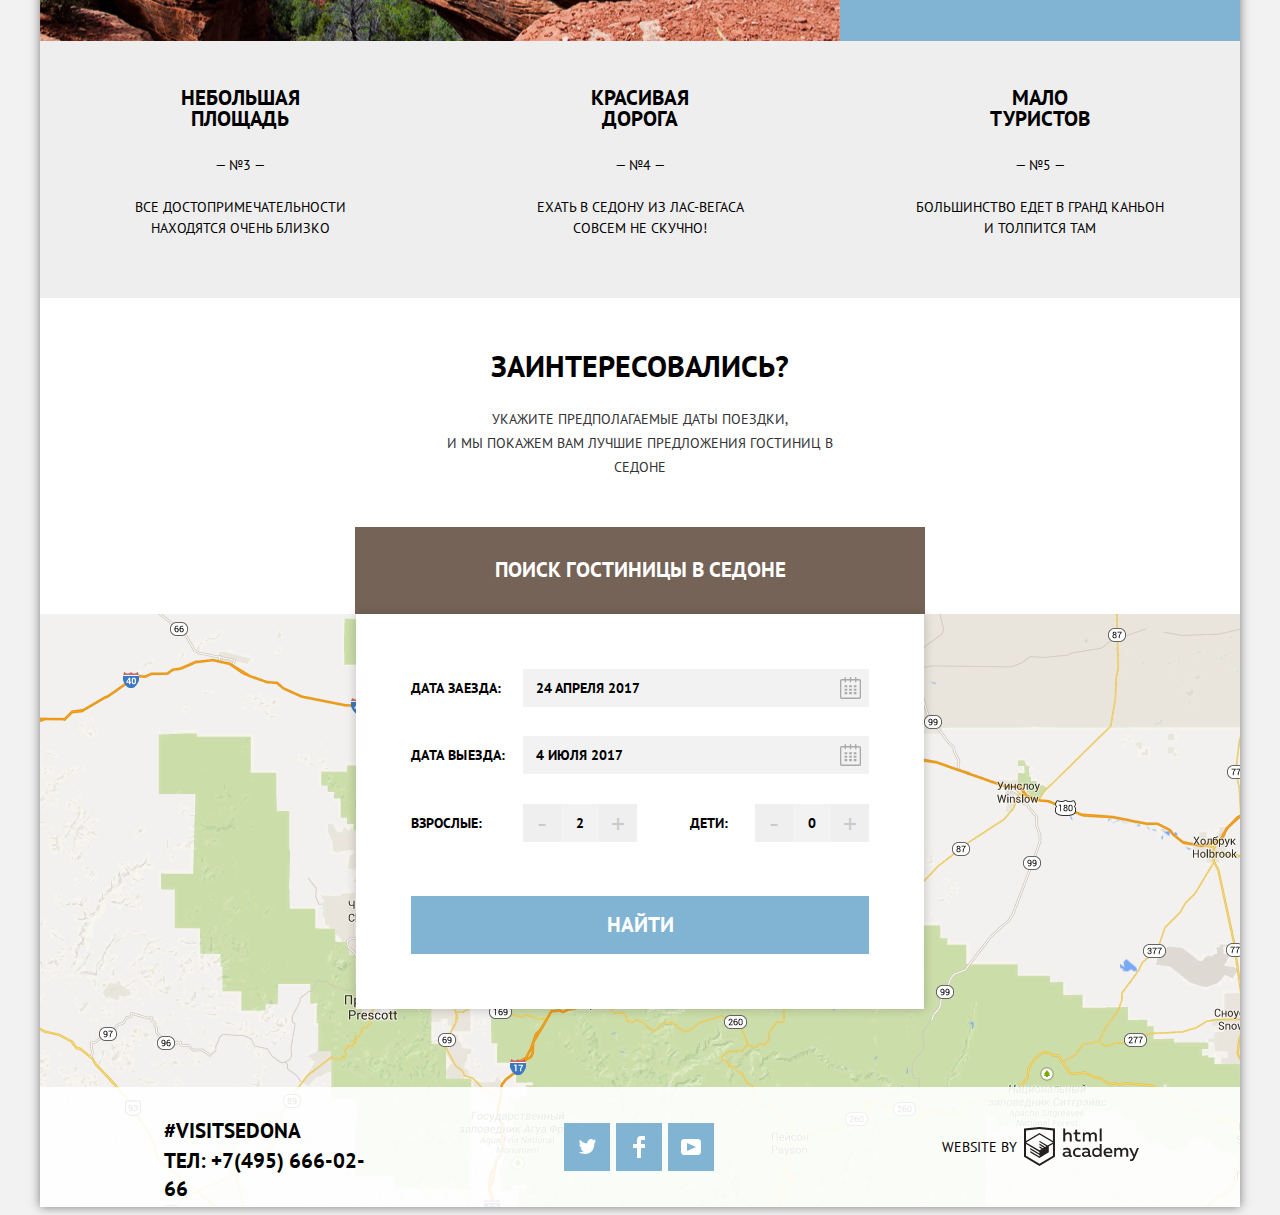
==== commit 886bad7c: "Сделал критерии, кроме JS, подключил минимизированную версию стилей" ====
--- a/index.html
+++ b/index.html
@@ -5,7 +5,7 @@
     <title>HTML Academy: Седона</title>
     <link href="https://fonts.googleapis.com/css?family=PT+Sans:400,700&display=swap&subset=cyrillic" rel="stylesheet">
     <link href="css/normalize.css" rel="stylesheet">
-    <link href="css/style.css" rel="stylesheet">
+    <link href="css/style-min.css" rel="stylesheet">
   </head>
   <body>
   	<div class="shadow">
@@ -13,7 +13,7 @@
 			<nav class="main_navigation">
 				<div class="main_navigation_wrapper">
 					<a href="index.html" class="position_logo"><img src="img/logo-sedona.svg" class="header_logo " alt="Sedona" width="140" height="71"></a>
-					<div class="container">
+					
 					<ul class="site_navigation position_nav">
 						<li><a href="information.html">Информация</a></li>
 						<li><a href="pfoto_vdeo.html">Фото и видео</a></li>
@@ -21,7 +21,7 @@
 						<li><a href="map.html">Карта штата</a></li>
 						<li><a href="catalog.html">Гостиницы</a></li>
 					</ul>
-					</div>
+					
 				</div>
 			</nav>
 			<div class="main_header_intro">
@@ -89,7 +89,7 @@
 					</div>
 				</div>
 			</section>
-			<section class="real_town">
+			<section class="dignity_sections">
 				<h2 class="visually_hidden">Достоинство №3 №4 №5</h2>
 				<div class="dignity">
 					<div class="content_dignity size_dignity">
@@ -167,7 +167,7 @@
 			
 			<div class="footer_map">
 				
-				<a href="#" ><iframe src="https://www.google.com/maps/embed?pb=!1m18!1m12!1m3!1d547178.1656026212!2d-111.91422151997892!3d34.89064699527225!2m3!1f0!2f0!3f0!3m2!1i1024!2i768!4f13.1!3m3!1m2!1s0x872da132f942b00d%3A0x5548c523fa6c8efd!2z0KHQtdC00L7QvdCwLCDQkNGA0LjQt9C-0L3QsCA4NjMzNiwg0KHQqNCQ!5e0!3m2!1sru!2sru!4v1583846191418!5m2!1sru!2sru" width="1200" height="593" frameborder="0" allowfullscreen="" aria-hidden="false" tabindex="0"></iframe></a>	
+				<iframe src="https://www.google.com/maps/embed?pb=!1m18!1m12!1m3!1d547178.1656026212!2d-111.91422151997892!3d34.89064699527225!2m3!1f0!2f0!3f0!3m2!1i1024!2i768!4f13.1!3m3!1m2!1s0x872da132f942b00d%3A0x5548c523fa6c8efd!2z0KHQtdC00L7QvdCwLCDQkNGA0LjQt9C-0L3QsCA4NjMzNiwg0KHQqNCQ!5e0!3m2!1sru!2sru!4v1583846191418!5m2!1sru!2sru" width="1200" height="593"></iframe>	
 			</div>
 				<div class="container footer_position">
 					<div class="footer_contacts">
--- a/css/style-min.css
+++ b/css/style-min.css
@@ -0,0 +1 @@
+.shadow,body{background-color:#f2f2f2}body{padding:0;font-family:"PT Sans",Arial,sans-serif;font-weight:700;font-size:14px;line-height:26px;color:#000;text-transform:uppercase}a{text-decoration:none}.shadow{width:1200px;min-height:2762px;margin-left:auto;margin-right:auto;box-shadow:0 0 10px rgba(0,0,0,.5)}.visually_hidden{position:absolute;clip:rect(1px 1px 1px 1px);clip:rect(1px,1px,1px,1px);padding:0;border:0;height:1px;width:1px;overflow:hidden}.visually_hidden:not(:focus):not(:active),input[type=checkbox].visually_hidden{position:absolute;width:1px;height:1px;margin:-1px;border:0;padding:0;white-space:nowrap;clip-path:inset(100%);clip:rect(0 0 0 0);overflow:hidden}.btn_hotel_search,.button{vertical-align:middle;text-align:center;color:#fff}.button{display:inline-block;font:inherit;text-transform:uppercase;border:0}.btn_hotel_search{font-size:21px;font-weight:700;line-height:1.24;padding:30px 139px 31px 140px;background-color:#766357}.btn_hotel_search:focus,.btn_hotel_search:hover{background-color:#604e43}.btn_hotel_search:active{background-color:#503e33;color:rgba(255,255,255,.3)}.find_button{font-size:21px;font-weight:700;line-height:1.24;width:458px;height:58px;padding:0;background-color:#81b3d2}.find_button:focus,.find_button:hover{background-color:#669ec0}.find_button:active{background-color:#5496bd;color:rgba(255,255,255,.3)}.main_navigation{font-size:14px;line-height:26px;color:#000;background-color:#fff}.main_header,.main_header_logo{margin-left:auto;margin-right:auto}.main_header{width:1200px;background-repeat:no-repeat;background-size:cover;background-position:top center}.main_header_logo{padding-top:76px}.catalog_img img,.footer_map img,.header_logo img,.main_header_logo img,.size_service_first img,.size_service_second img,.size_service_third img,.star img{max-width:100%;height:auto}.main_header_intro a{width:459px;height:353px}.main_header_intro{height:508px;background-color:#99c;background-image:url(../img/background-photo.jpg);background-size:cover;background-repeat:no-repeat;background-position-y:-83px}.position{position:relative}.polygon{height:59px;width:1200px;background-image:url(../img/polygon.svg);background-color:transparent;position:absolute;top:-56px}.site_navigation{list-style:none}.site_navigation li{width:239px;min-height:56px}.position_nav a{display:block;text-align:center;padding-top:15px;padding-bottom:15px;width:99px;min-height:13px}.position_nav li:nth-child(1) a{padding-left:69px;padding-right:73px}.position_nav li:nth-child(2) a{padding-left:73px;padding-right:68px}.position_nav li:nth-child(3){width:244px}.position_nav li:nth-child(4) a{padding-left:71px;padding-right:73px;letter-spacing:.4px}.position_nav li:nth-child(5) a{padding-left:78px;padding-right:62px}.position_logo{display:inline-block;vertical-align:top;position:absolute;margin-left:529px;margin-right:531px}.site_navigation a{color:#000}.active_href{color:#766357}.active_href:focus,.active_href:hover,.site_navigation a:focus,.site_navigation a:hover{color:#81b3d2}.active_href:active,.site_navigation a:active{color:rgba(0,0,0,.3)}.motto{text-align:center;background-color:#fff;margin-top:-22px;min-height:216px}.interesting h3,.motto h3{max-width:440px;min-height:48px;font-size:21px;font-weight:700;line-height:1.24;margin:0 auto;padding-top:60px}.text_p p{text-align:center;color:#333}.text_p,.text_p p{font-family:"PT Sans",Arial,sans-serif;font-weight:400;font-size:14px;margin:0 auto}.motto p{max-width:493px;min-height:22px;line-height:1.86;padding-top:28px;padding-bottom:50px}.interesting{text-align:center;background-color:#fff;min-height:291px}.interesting h3{max-width:434px;min-height:36px;font-size:30px;padding-top:50px;padding-bottom:24px;line-height:1.2}.interesting p{max-width:436px;min-height:47px;line-height:1.71;padding-bottom:47px}.appointment_item input{font:inherit;width:308px;height:38px;border:0;background-color:#f2f2f2}.appointment-item input:focus{border-color:#e5f2fa}.main_footer{background-color:#fff;position:relative}.footer_contacts a{font-size:21px;font-weight:700;line-height:1.24;color:#000}.footer_contacts p{margin:0 auto}.footer_social{text-align:center}.footer_social ul,.result li{list-style:none}.social_btn{display:flex;justify-content:center;width:46px;height:48px;background-color:#81b3d2;color:#000}.footer_copyright{text-align:center}.footer_copyright p{line-height:1.86;font-size:14px;font-weight:400}.logo_academy{display:block;width:115px;height:41px;background-image:url(../img/logo-htmlacademy.svg);background-repeat:no-repeat}.logo_academy:focus,.logo_academy:hover{background-image:url(../img/logo-name-b.svg)}.logo_academy:active{background-image:url(../img/logo-name-s.svg)}.twitter{background-image:url(../img/twitter-def.svg);background-repeat:no-repeat;background-position:center}.twitter:focus,.twitter:hover{background-color:#669ec0}.twitter:active{background-color:#5496bd;background-image:url(../img/tw.svg)}.facebook{background-image:url(../img/fb-icon-def.svg);background-repeat:no-repeat;background-position:center}.facebook:focus,.facebook:hover{background-color:#669ec0}.facebook:active{background-color:#5496bd;background-image:url(../img/fb.svg)}.youtube{background-image:url(../img/youtube-def.svg);background-repeat:no-repeat;background-position:center}.youtube:focus,.youtube:hover{background-color:#669ec0}.youtube:active{background-color:#5496bd;background-image:url(../img/youtube.svg)}.form_of_settlement{width:568px;height:395px;background-color:#fff;position:absolute;z-index:2;margin:auto 316px;box-shadow:0 0 10px rgba(0,1,1,.2)}.position_form{display:flex;align-items:center;flex-direction:column}.position_form input:hover{background-color:#ebebeb}.position_form input:focus{border:solid 2px #e5e5e5;background-color:#fff}.arrival_date{display:flex;justify-content:space-between;align-items:center;margin-top:55px;width:458px;height:38px}.arrival_date label,.date_of_departure label{letter-spacing:.4px}.position_input input{box-sizing:border-box;text-transform:uppercase;padding-left:13px;color:#000}.position_input input[type=text]::placeholder{color:#000}.people input{box-sizing:border-box;color:#000}.date_of_departure{display:flex;justify-content:space-between;align-items:center;margin-top:29px;width:458px;height:38px;padding:0}.people{margin-top:30px;width:458px;height:38px}.main_footer .container,.people,.position_input{display:flex}.find_button{margin-top:54px;margin-left:55px}.position_label_inputs{display:flex;width:458px;height:38px}.adults{display:flex;align-items:center;justify-content:flex-end;width:226px}.adults input,.children input{width:38px;padding:0;text-align:center}.placeholder_num::placeholder{font-size:14px;font-weight:700;line-height:1.86;color:#000}.children{display:flex;align-items:center;justify-content:flex-end;width:179px;margin-left:53px}.children label{text-align:center}.footer_contacts a:focus,.footer_contacts a:hover{color:#81b3d2}.footer_contacts a:active{color:rgba(0,0,0,.3)}body,html{min-width:1200px}html{margin-left:auto;margin-right:auto}body{margin:0 auto}.main_navigation{display:flex;flex-direction:column;align-items:center;position:relative}.main_navigation_wrapper{width:100%;min-height:56px;margin:0 auto;padding:0}.container{width:1200px;padding:0;margin:0 auto}.site_navigation{display:flex;flex-wrap:wrap;margin:0;padding:0}.main_header_intro{display:flex;justify-content:center}.main_footer{min-height:120px;width:1200px;margin:0 auto;padding:0}.footer_contacts{width:224px;padding:0;min-height:48px;margin:0 0 0 124px}.footer_contacts p:nth-child(1){padding-top:31px}.footer_contacts p:nth-child(2){padding-top:2px}.footer_social{padding-top:36px;width:150px;margin:0 0 0 176px;min-height:48px}.footer_copyright,.footer_icon{display:flex;justify-content:space-between}.footer_icon{flex-wrap:wrap;margin:0 auto;padding:0}.footer_icon li{padding-bottom:4px}.footer_copyright{padding-top:40px;align-items:center;width:197px;max-height:41px;margin:0 0 0 228px}.footer_position{position:absolute;bottom:0;margin:0;background-color:rgba(255,255,255,.9);min-height:120px}.footer_map{background-image:url(../img/map.png);background-repeat:no-repeat;width:1200px;height:593px}.footer_map iframe{border:0}.result_content{display:flex;min-height:150px;background-color:#fff;max-width:1200px;margin-bottom:1px}.price{padding:0;display:flex;margin:0}.price p{max-width:110px;min-height:20px;margin:0;line-height:1.5;text-align:left}.functions{display:flex;flex-wrap:wrap;max-width:258px;margin-bottom:30px}.functions div{padding-top:13px}.book{margin-left:6px}.hostel{width:110px}.price_hostel{width:142px;margin-left:6px;text-align:left}.catalog_img{margin:30px 30px 30px 72px}.catalog_img a{display:block;vertical-align:baseline;width:135px;height:90px}.main_position{display:flex;flex-direction:column;padding:0;margin:0 auto}.rating{margin-left:auto}.block_star{width:110px;margin-right:72px;margin-top:29px}.star{padding:0;justify-content:flex-end}.star,.star li{display:flex}.star li:nth-child(1){margin-left:8px}.star li:nth-child(2){margin-left:7px}.star li:nth-child(3){margin-left:6px}.star li:nth-child(4){margin-left:5px}.assessment{text-align:center;width:110px;height:27px;background-color:#f2f2f2;margin-right:73px;margin-top:47px}.housing{padding-top:23px;padding-bottom:0}.name{max-width:258px;font-size:21px;font-weight:700;line-height:1.24;padding-bottom:10px}.name,.name a{color:#000}.filter_sorting li:focus,.filter_sorting li:hover,.name a:focus,.name a:hover{color:#81b3d2}.name a:active{color:rgba(0,0,0,.3)}.name p{margin:0}.details_btn{width:110px;height:27px;background-color:#81b3d2;text-align:center}.details_btn:focus,.details_btn:hover{background-color:#669ec0}.details_btn:active{background-color:#5496bd;color:rgba(255,255,255,.3)}.book_btn{width:142px;height:27px;background-color:#766357;text-align:center}.book_btn:focus,.book_btn:hover{background-color:#604e43}.book_btn:active{background-color:#503e33;color:rgba(255,255,255,.3)}.filter{display:flex;min-height:217px;background-color:#99c;background-image:url(../img/filter-background.jpg);background-repeat:no-repeat;background-position:50% 50%}.position_infrastructure{display:flex;padding-left:72px}.checkbox_filter{flex-grow:1}.style_fildset{padding:0;margin:0;display:inline-block;vertical-align:top;border:0}.position_fildset{padding-left:119px}.position_type_of_housing{padding-left:111px}.style_fildset legend{font-size:16px;font-weight:700;line-height:1.31;padding-top:27px;color:#fff}.style_fildset label{font-size:14px;font-weight:400;line-height:1.5;padding-left:42px;color:#fff}.style_fildset div{padding-top:20px}.complex_filter{margin-left:auto;width:314px;color:#fff;text-transform:uppercase;padding-right:74px;padding-top:27px;flex-grow:0}.icon_label,.icon_label_off{position:relative}.icon_label::before,.icon_label_off::before{content:"";position:absolute;width:27px;height:23px;background-image:url(../img/checkbox-on.svg);background-repeat:no-repeat}.icon_label_off::before{width:23px;background-image:url(../img/checkbox-off.svg)}.sorting{display:flex;min-height:86px;max-width:1200px;margin-bottom:1px;background-color:#fff}.sorting:before{content:"";display:inline-block;min-height:86px;visibility:hidden}.position_sorting{display:flex;flex-grow:0;margin-left:72px;max-height:22px;padding-top:29px}.filter_sorting,.position_sorting p{font-size:12px;font-weight:400;line-height:1.5}.filter_sorting{display:flex;flex-wrap:wrap;margin:0;padding:0;list-style:none;color:rgba(0,0,0,.3)}.filter_sorting li:active,.filter_sorting span:active{color:#000;border:0}.filter_sorting li{padding-right:33px;padding-top:7px}.position_sorting h3{margin:0 48px 0 auto;font-size:21px;font-weight:700;line-height:1.24}.position_sorting p{margin:0 40px 0 auto;padding-top:7px}.line{border-bottom:1px dotted #81b3d2}.slide{display:flex;align-items:baseline;justify-content:flex-end;flex-grow:1}.position_slide{display:flex;justify-content:space-between;align-items:center;margin-right:73px;width:34px;padding-top:40px}.pg_up{height:10px;width:11px;background-image:url(../img/icon-up-dir.svg);background-repeat:no-repeat}.pg_up:focus,.pg_up:hover{background-image:url(../img/icon-up-dir-hover.svg)}.pg_up:active{background-image:url(../img/icon-up-dir-active.svg)}.pg_dn{height:10px;width:11px;background-image:url(../img/icon-down-dir.svg);background-repeat:no-repeat}.pg_dn:focus,.pg_dn:hover{background-image:url(../img/icon-down-dir-hover.svg)}.pg_dn:active{background-image:url(../img/icon-down-dir-active.svg)}.filter_option{margin-bottom:23px}.filter legend{margin-bottom:24px}.filter_ul ul{padding:0;margin:0;list-style:none;line-height:1.5}.filter_option label{position:relative;display:block;cursor:pointer;user-select:none;padding:2px 0 0 40px}.filter_input_checkbox:focus+label::before{border-color:#663d15;outline:thin dotted;outline:5px auto -webkit-focus-ring-color}.filter_input_checkbox+label::before{content:"";position:absolute;width:27px;height:23px;left:0;background-image:url(../img/checkbox-off.svg);background-repeat:no-repeat}.filter_input_checkbox:checked+label::after{content:"";position:absolute;width:27px;height:23px;left:0;background-image:url(../img/checkbox-on-off.svg);background-repeat:no-repeat}.filter_input_checkbox:disabled+label::after{content:"";position:absolute;width:27px;height:23px;left:0;background-image:url(../img/checkbox-off-dis.svg);background-repeat:no-repeat}.filter_input_checkbox:checked:disabled+label::after{content:"";position:absolute;width:27px;height:23px;left:0;background-image:url(../img/checkbox-on-off-dis.svg);background-repeat:no-repeat}.filter_input_checkbox:checked+label::before{background-image:none}.filter_input_checkbox:disabled+label::before{background-image:none}.filter_range_title{margin-bottom:9px;font-weight:600;font-size:16px;line-height:21px}.price_controls{position:relative;height:33px;margin-bottom:20px;font-size:0;font-weight:400;border:2px solid #fff;border-radius:2px}.price_controls::after{content:"";position:absolute;top:50%;left:50%;width:2px;height:22px;background:#fff;transform:translate(-50%,-50%)}.price_controls label{display:inline-block;font-size:14px;line-height:38px;vertical-align:top;margin-top:-2px;cursor:pointer}.price_controls .max_price,.price_controls .min_price{width:88px;padding-left:61px}.price_controls input{height:36px;width:50px;margin:0;padding:0;color:inherit;font:inherit;background:0 0;border:0}.range_controls{position:relative;margin-bottom:32px}.range_controls .scale{height:2px;background:rgba(255,255,255,.3)}.range_controls .bar{width:80%;height:2px;background:#fff}.range_toggle{position:absolute;top:-9px;width:4px;height:4px;background:#ababab;border:8px solid #fff;border-radius:50%;box-shadow:0 2px 1px 0 rgba(0,1,1,.2);cursor:pointer}.range_toggle:hover{background:#1c4f80}.range_toggle-min{left:0}.range_toggle_max{left:80%}.btn_transparent{display:block;margin:0 0 0 85px;padding:6px 33px;font-size:14px;line-height:20px;color:#fff;text-transform:uppercase;background:0 0;border:2px solid #fff;border-radius:2px;cursor:pointer}.btn_transparent:hover{color:#000;background:#fff}.date_input{padding:0}.calendar{background-color:#f2f2f2;width:38px;height:38px;padding:0;background-image:url(../img/calendar-def.svg);background-repeat:no-repeat;background-position:center}.calendar:focus,.calendar:hover{background-image:url(../img/calendar-black.svg);background-repeat:no-repeat;background-position:center}.calendar:active{background-image:url(../img/calendar-blue.svg);background-repeat:no-repeat;background-position:center}.position_adults{padding-right:41px}.position_children{padding-right:27px}.sign{padding:0;width:38px;height:38px;border:0;color:#cacaca;font-weight:500;font-size:28px}.sign:focus,.sign:hover{color:#000}.sign:active{color:#81b3d2}.real_town,.services{display:flex;flex-wrap:wrap;flex-direction:row;min-height:256px}.services{min-height:330px}.content_service{display:flex;flex-direction:column;align-items:center;text-align:center;margin-left:auto;margin-right:auto}.size_service_first{width:252px;padding-top:60px;padding-bottom:80px}.size_service_first h3{padding-top:28px;padding-bottom:25px}.size_service_second{width:285px;padding-top:62px;padding-bottom:82px}.size_service_second h3{padding-top:29px;padding-bottom:24px}.size_service_third{padding-top:56px;width:273px;padding-bottom:81px}.size_service_third h3{padding-top:28px;padding-bottom:26px}.content_service h3,.content_service p{font-size:21px;font-weight:700;line-height:21px;color:#000;margin:0}.content_service p{font-size:14px;font-weight:400}.merit,.service_block{width:400px;text-align:center}.service_block{min-height:330px;flex-grow:1;background-color:#fff}.merit{flex-grow:0;background-color:#81b3d2}.content_merit{display:flex;flex-direction:column;align-items:center;text-align:center}.content_merit h3,.content_merit p{max-width:151px;max-height:42px;font-size:21px;font-weight:700;line-height:21px;color:#fff;margin:0}.content_merit p{max-width:280px;font-size:14px;font-weight:400}.size_merit p:nth-child(2){padding-top:26px}.size_merit p:nth-child(3){padding-top:21px}.size_bridge,.size_merit{width:280px;height:146px;margin-left:auto;margin-right:auto;padding-top:46px;padding-bottom:64px}.size_bridge{width:303px;height:142px;margin-left:48px;margin-right:49px;padding-bottom:65px}.size_bridge p:nth-child(2){padding-top:24px}.size_bridge p:nth-child(3){max-width:303px;padding-top:22px}.bgr_devil_bridge,.bgr_real_town{background-image:url(../img/feature-picture-1.jpg);background-repeat:no-repeat;background-position:46% 54%;flex-grow:1}.bgr_devil_bridge{background-image:url(../img/feature-picture-2.jpg);background-position:47% 53%}.dignity_sections{display:flex;flex-wrap:wrap;flex-direction:row;min-height:256px}.dignity{width:400px;min-height:256px;text-align:center;flex-grow:1;background-color:#eee}.content_dignity{display:flex;flex-direction:column;align-items:center;text-align:center}.content_dignity h3{max-width:151px;min-height:42px;font-size:21px;font-weight:700;line-height:21px;color:#000;margin:0}.content_dignity p{font-size:14px;font-weight:400;line-height:21px;color:#000;margin:0}.content_dignity p:nth-child(2){padding-top:26px}.content_dignity p:nth-child(3){padding-top:21px}.size_dignity{max-width:262px;padding-top:46px;margin-left:auto;margin-right:auto;padding-bottom:59px}.size_third{max-width:262px;min-height:42px}.size_fifth,.size_fourth{max-width:264px;min-height:42px}.size_fifth{max-width:248px}